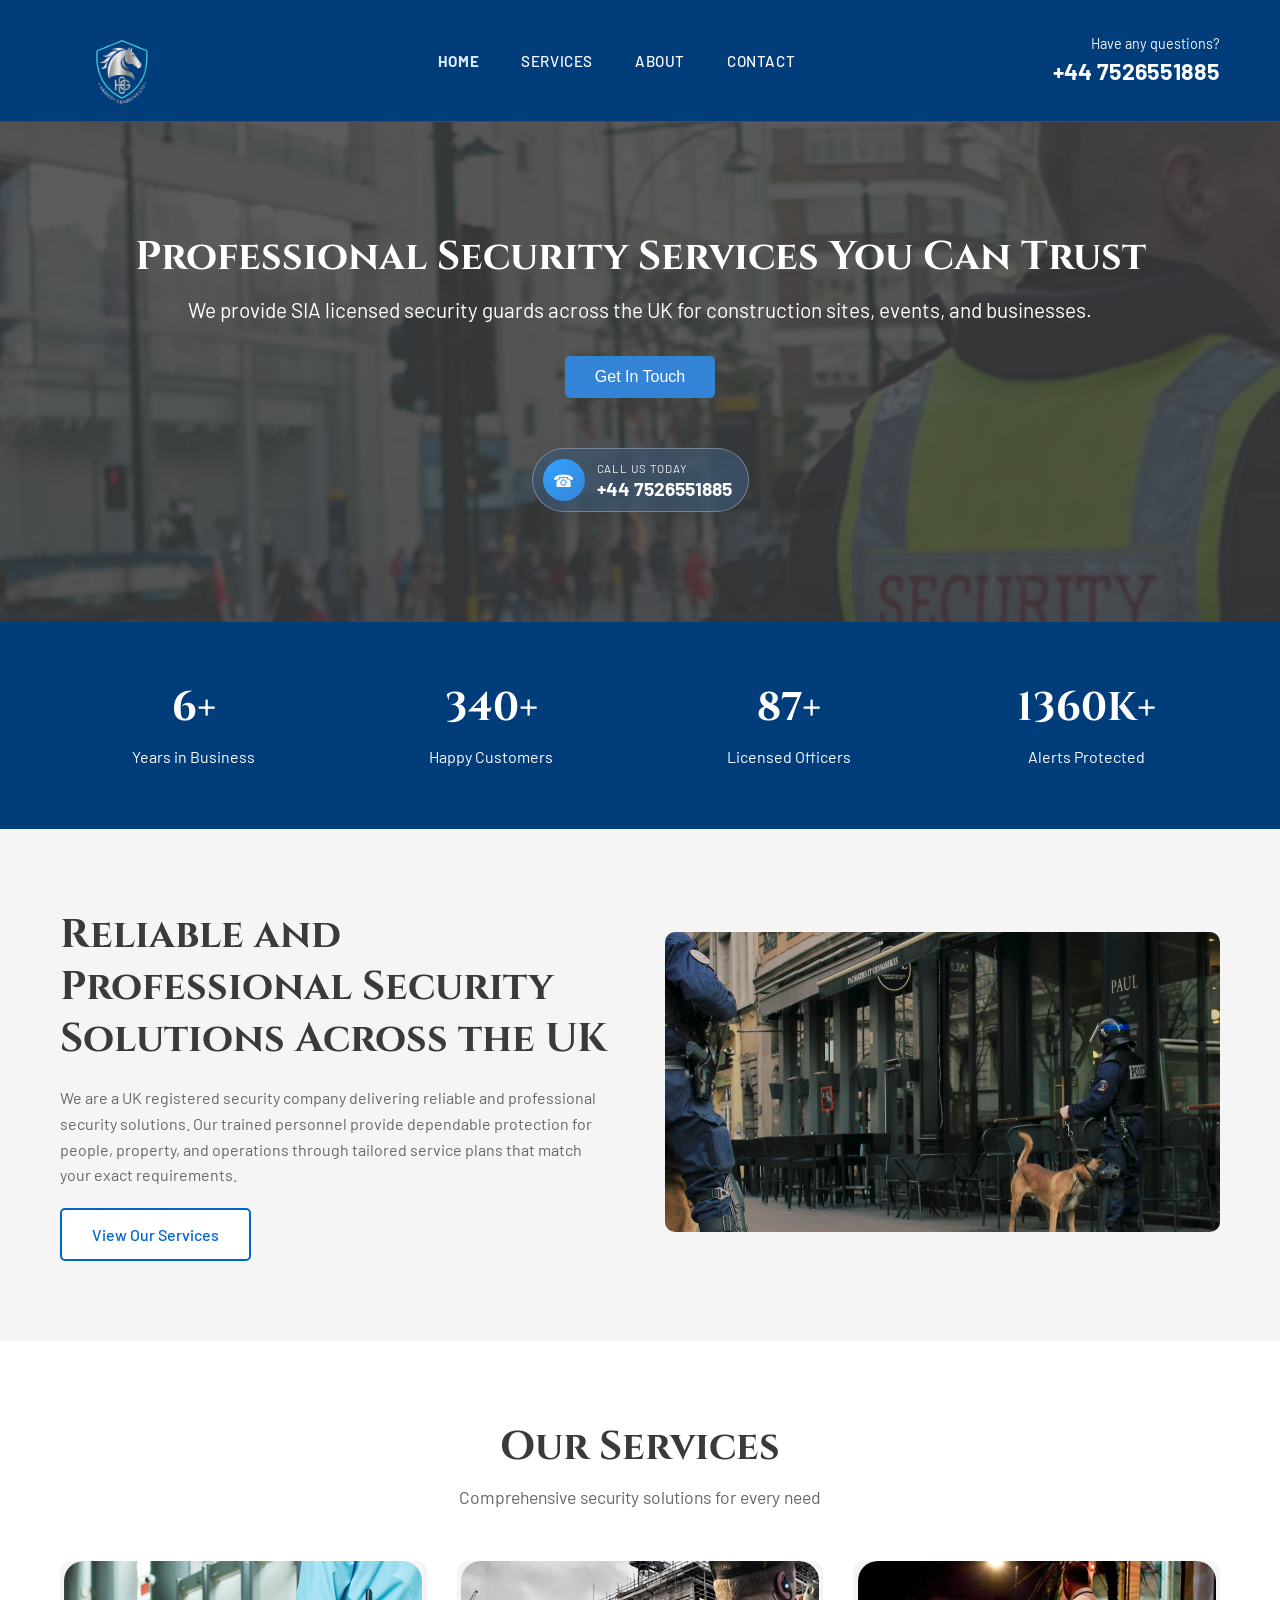
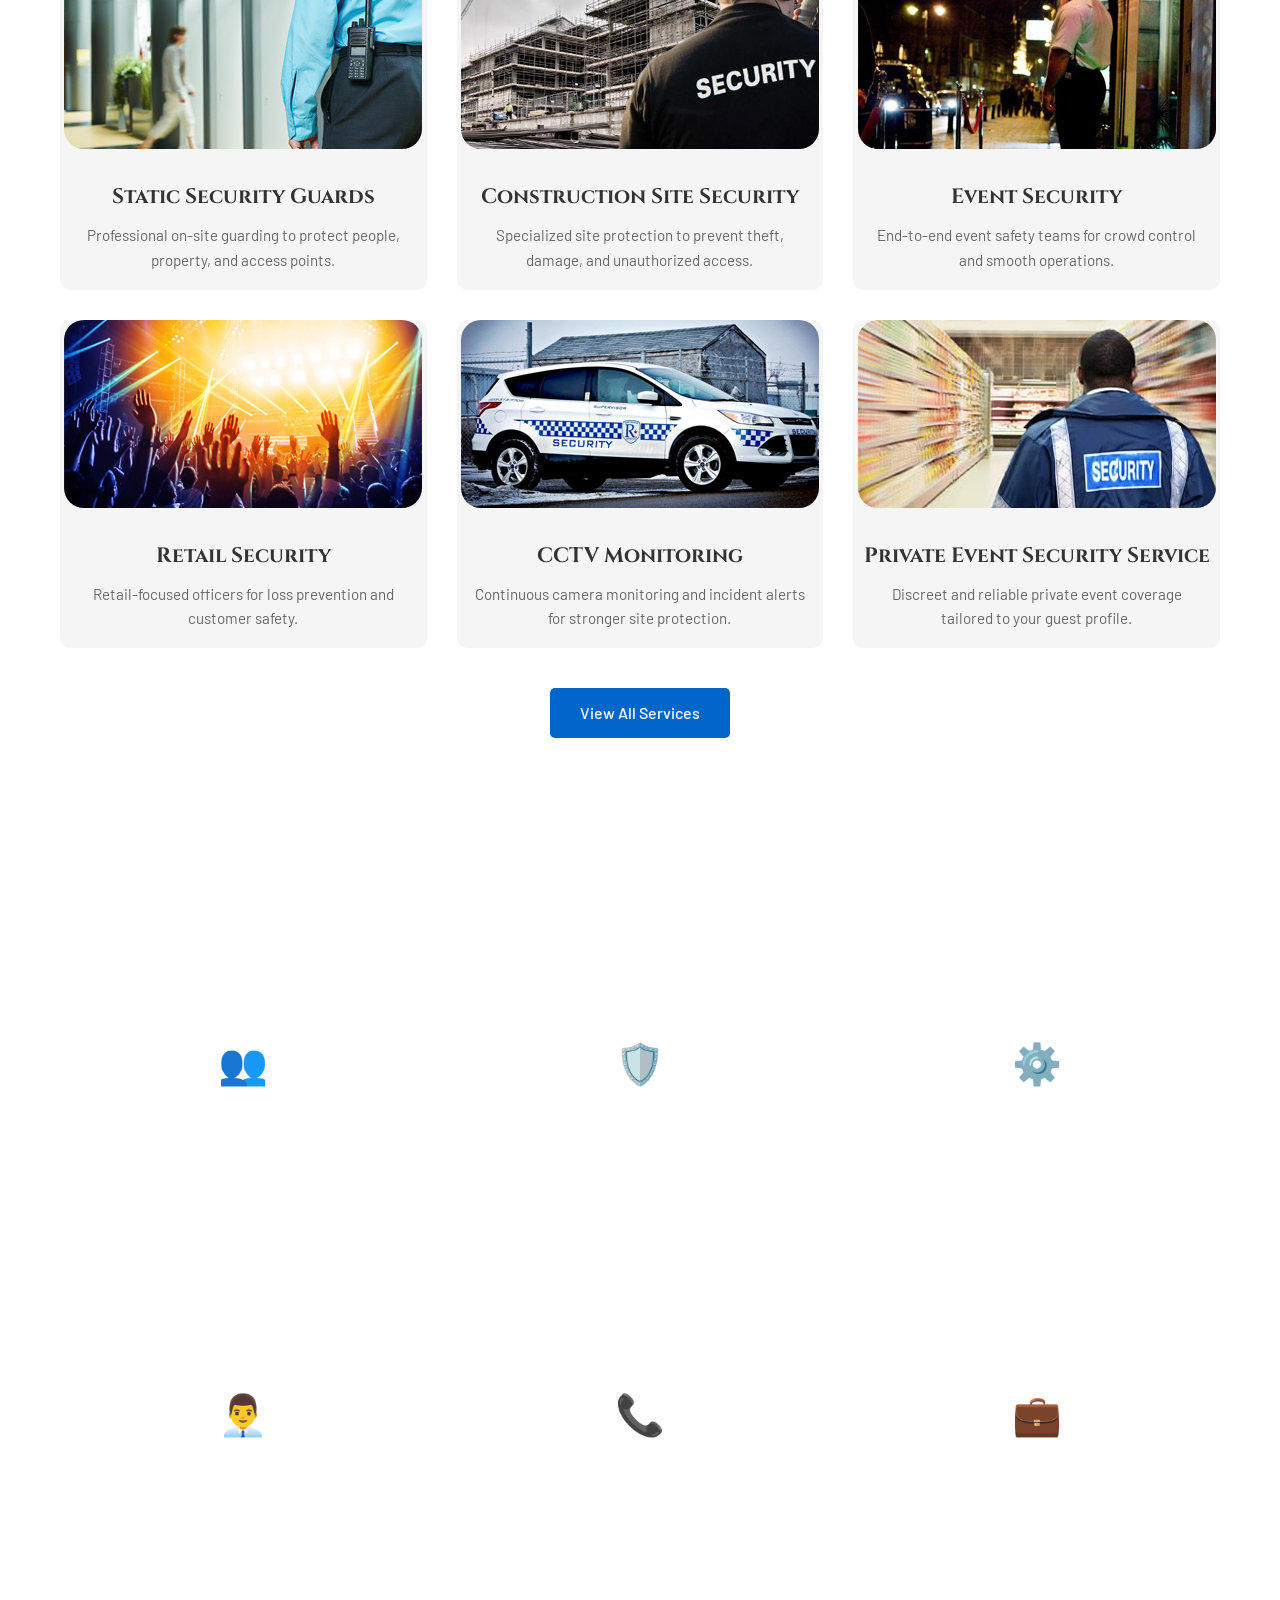
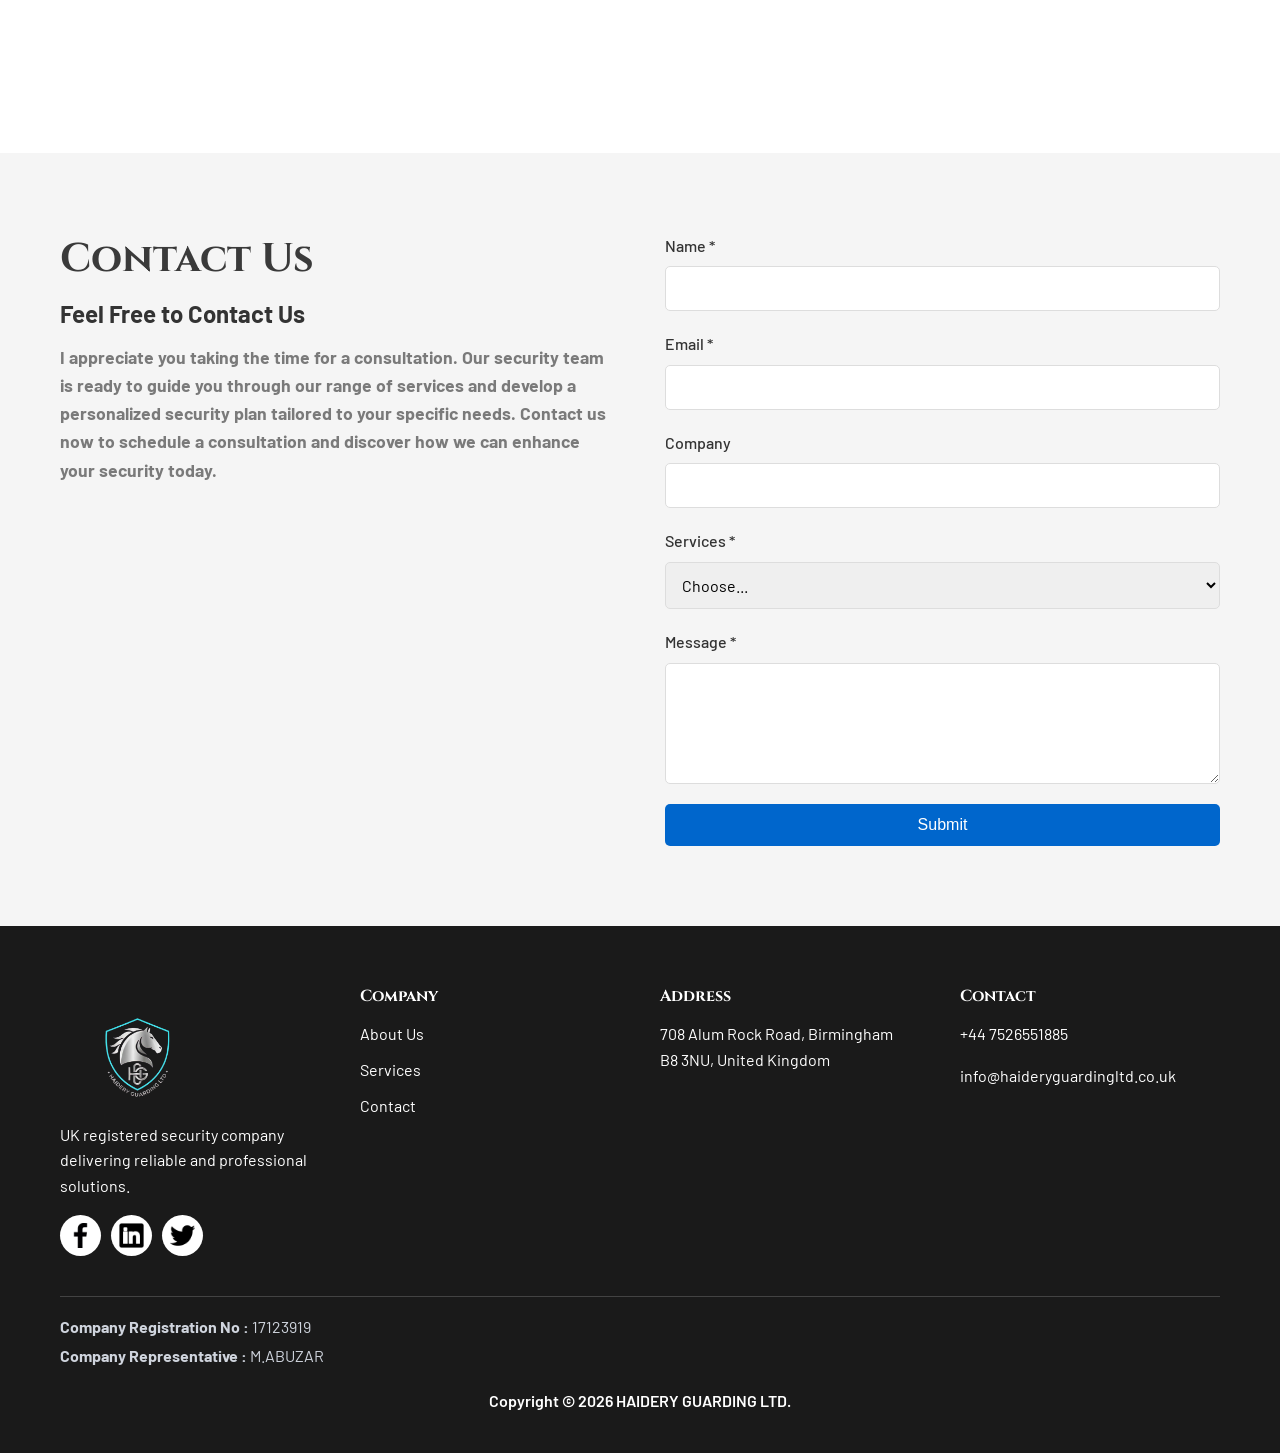
==== index.html @ a6c52e5d "services commit" ====
<!DOCTYPE html>
<html lang="en">
<head>
    <meta charset="UTF-8">
    <meta name="viewport" content="width=device-width, initial-scale=1.0">
    <title>Haidery Guarding LTD | UK Security Solutions</title>
    <link rel="preconnect" href="https://fonts.googleapis.com">
    <link rel="preconnect" href="https://fonts.gstatic.com" crossorigin>
    <link href="https://fonts.googleapis.com/css2?family=Barlow:wght@400;500;600;700&family=Cinzel:wght@600;700&display=swap" rel="stylesheet">
    <link rel="stylesheet" href="style.css">
    <script defer src="layout.js"></script>
    <link rel="icon" type="image/png" href="./images/logo.png">
    <link rel="apple-touch-icon" href="./images/logo.png">
    
    
</head>
<body data-page="home">
    <div id="site-header"></div>

    <!-- Hero Section -->
    <header id="home" class="hero">
        <div class="hero-content">
            <h1>Professional Security Services You Can Trust</h1>
            <p>We provide SIA licensed security guards across the UK for construction sites, events, and businesses.</p>
            <button class="btn btn-primary">Get In Touch</button>
        </div>
        <div class="hero-contact">
            <span class="phone-icon" aria-hidden="true">&#9742;</span>
            <div class="phone-copy">
                <span class="phone-text">Call Us Today</span>
                <a class="phone-number" href="tel:+447526551885">+44 7526551885</a>
            </div>
        </div>
    </header>

    <!-- Stats Section -->
    <section class="stats">
        <div class="container">
            <div class="stats-grid">
                <div class="stat-card">
                    <h3 class="counter" data-target="10">0</h3>
                    <p>Years in Business</p>
                </div>
                <div class="stat-card">
                    <h3 class="counter" data-target="500">0</h3>
                    <p>Happy Customers</p>
                </div>
                <div class="stat-card">
                    <h3 class="counter" data-target="128">0</h3>
                    <p>Licensed Officers</p>
                </div>
                <div class="stat-card">
                    <h3 class="counter" data-target="2000" data-format="k">0</h3>
                    <p>Alerts Protected</p>
                </div>
            </div>
        </div>
    </section>

    <!-- About Section -->
    <section class="about">
        <div class="container">
            <div class="about-grid">
                <div class="about-text">
                    <h2>Reliable and Professional Security Solutions Across the UK</h2>
                    <p>We are a UK registered security company delivering reliable and professional security solutions. Our trained personnel provide dependable protection for people, property, and operations through tailored service plans that match your exact requirements.</p>
                    <a class="btn btn-secondary" href="services.html">View Our Services</a>
                </div>
                <div class="about-image">
                    <div class="placeholder-image"><img src="/images/security-service-rank-img-bg.jpg" alt=""></div>
                </div>
            </div>
        </div>
    </section>

    <!-- Services Section -->
    <section id="services" class="services">
        <div class="container">
            <h2>Our Services</h2>
            <p class="section-subtitle">Comprehensive security solutions for every need</p>
            
            <div class="services-grid">
                <div class="service-card">
                    <div class="service-icon"><img src="/images/2.jpg" alt=""></div>
                    <h3>Static Security Guards</h3>
                    <p>Professional on-site guarding to protect people, property, and access points.</p>
                </div>
                
                <div class="service-card">
                    <div class="service-icon"><img src="/images/security.jpg" alt=""></div>
                    <h3>Construction Site Security</h3>
                    <p>Specialized site protection to prevent theft, damage, and unauthorized access.</p>
                </div>
                
                <div class="service-card">
                    <div class="service-icon"><img src="/images/door.jpg" alt=""></div>
                    <h3>Event Security</h3>
                    <p>End-to-end event safety teams for crowd control and smooth operations.</p>
                </div>
                
                <div class="service-card">
                    <div class="service-icon"><img src="/images/event.jpg" alt=""></div>
                    <h3>Retail Security</h3>
                    <p>Retail-focused officers for loss prevention and customer safety.</p>
                </div>
                
                <div class="service-card">
                    <div class="service-icon"><img src="/images/patrol.jpg" alt=""></div>
                    <h3>CCTV Monitoring</h3>
                    <p>Continuous camera monitoring and incident alerts for stronger site protection.</p>
                </div>
                
                <div class="service-card">
                    <div class="service-icon"><img src="/images/6.jpg" alt=""></div>
                    <h3>Private Event Security Service</h3>
                    <p>Discreet and reliable private event coverage tailored to your guest profile.</p>
                </div>
            </div>
            
            <a class="btn btn-primary" href="services.html">View All Services</a>
        </div>
    </section>

    <!-- What Sets Us Apart Section -->
    <section id="about" class="what-sets-us-apart">
        <div class="container">
            <h2>What Sets Us Apart</h2>
            
            <div class="features-grid">
                <div class="feature-card">
                    <div class="feature-icon">👥</div>
                    <h3>Experience and Expertise</h3>
                    <p>Our team brings decades of combined security and law enforcement expertise. Every officer undergoes rigorous training and background checks.</p>
                </div>
                
                <div class="feature-card">
                    <div class="feature-icon">🛡️</div>
                    <h3>Comprehensive Security Solutions</h3>
                    <p>From retail to construction, event to corporate, we provide tailored security plans. Our flexibility ensures we meet your unique security requirements.</p>
                </div>
                
                <div class="feature-card">
                    <div class="feature-icon">⚙️</div>
                    <h3>Customized Security Plans</h3>
                    <p>We design security solutions specific to your needs. Whether 24/7 coverage or specialized services, we adapt to fit your exact requirements.</p>
                </div>
                
                <div class="feature-card">
                    <div class="feature-icon">👨‍💼</div>
                    <h3>Highly Trained Personnel</h3>
                    <p>We invest heavily in staff training and development. Our officers stay current with industry standards, protocols, and best practices.</p>
                </div>
                
                <div class="feature-card">
                    <div class="feature-icon">📞</div>
                    <h3>24/7 Monitoring and Support</h3>
                    <p>Round-the-clock monitoring and immediate response. Our team stands ready to assist whenever you need us. Rapid deployment and proactive surveillance.</p>
                </div>

                <div class="feature-card">
                    <div class="feature-icon">💼</div>
                    <h3>Community Engagement</h3>
                    <p>We are not just a security service provider; we are active members of the community. We believe in giving back and supporting the communities we serve, fostering a sense of trust and partnership.</p> 
            </div>
        </div>
    </section>

    <!-- Contact Section -->
    <section id="contact" class="contact">
        <div class="container">
            <div class="contact-grid">
                <div class="contact-info">
                    <h2>Contact Us</h2>
                    <p>Feel Free to Contact Us</p>
                    <p class="contact-description">I appreciate you taking the time for a consultation. Our security team is ready to guide you through our range of services and develop a personalized security plan tailored to your specific needs. Contact us now to schedule a consultation and discover how we can enhance your security today.</p>
                </div>
                
                <form class="contact-form">
                    <div class="form-group">
                        <label for="name">Name *</label>
                        <input type="text" id="name" name="name" required>
                    </div>
                    
                    <div class="form-group">
                        <label for="email">Email *</label>
                        <input type="email" id="email" name="email" required>
                    </div>
                    
                    <div class="form-group">
                        <label for="company">Company</label>
                        <input type="text" id="company" name="company">
                    </div>
                    
                    <div class="form-group">
                        <label for="services">Services *</label>
                        <select id="services" name="services" required>
                            <option value="">Choose...</option>
                            <option value="static-security-guards">Static Security Guards</option>
                            <option value="construction-site-security">Construction Site Security</option>
                            <option value="event">Event Security</option>
                            <option value="retail">Retail Security</option>
                            <option value="cctv-monitoring">CCTV Monitoring</option>
                            <option value="cleaning">Cleaning</option>
                            <option value="fire-marshal">Fire Marshal</option>
                            <option value="traffic-marshal">Traffic Marshal</option>
                            <option value="private-event-security-service">Private Event Security Service</option>
                        </select>
                    </div>
                    
                    <div class="form-group">
                        <label for="message">Message *</label>
                        <textarea id="message" name="message" rows="5" required></textarea>
                    </div>
                    
                    <button type="submit" class="btn btn-primary">Submit</button>
                </form>
            </div>
        </div>
    </section>

    <div id="site-footer"></div>

    <script>
        // Counter Animation Function
        function animateCounters() {
            const counters = document.querySelectorAll('.counter');
            const duration = 2000; // 2 seconds

            counters.forEach(counter => {
                const target = parseInt(counter.getAttribute('data-target'));
                const format = counter.getAttribute('data-format');
                const increment = target / (duration / 16); // 60 FPS
                let current = 0;

                const updateCounter = () => {
                    current += increment;
                    
                    if (current < target) {
                        if (format === 'k') {
                            counter.textContent = Math.floor(current) + 'K+';
                        } else {
                            counter.textContent = Math.floor(current) + '+';
                        }
                        requestAnimationFrame(updateCounter);
                    } else {
                        if (format === 'k') {
                            counter.textContent = target / 1000 + 'K+';
                        } else {
                            counter.textContent = target + '+';
                        }
                    }
                };

                updateCounter();
            });
        }

        // Trigger animation when stats section is in view
        const statsSection = document.querySelector('.stats');
        let hasAnimated = false;

        const observerOptions = {
            threshold: 0.5
        };

        const observer = new IntersectionObserver(entries => {
            entries.forEach(entry => {
                if (entry.isIntersecting && !hasAnimated) {
                    hasAnimated = true;
                    animateCounters();
                    observer.unobserve(entry.target);
                }
            });
        }, observerOptions);

        if (statsSection) {
            observer.observe(statsSection);
        }
    </script>
</body>
</html>
---- style.css ----
/* ==========================================
   Global Styles
   ========================================== */

* {
    margin: 0;
    padding: 0;
    box-sizing: border-box;
}

:root {
    --primary-color: #0066cc;
    --secondary-color: #003d7a;
    --text-color: #333;
    --light-gray: #f5f5f5;
    --border-color: #ddd;
    --white: #fff;
}

html {
    scroll-behavior: smooth;
}

body {
    font-family: 'Barlow', sans-serif;
    line-height: 1.6;
    color: var(--text-color);
    background-color: var(--white);
}

.container {
    max-width: 1200px;
    margin: 0 auto;
    padding: 0 20px;
}

/* ==========================================
   Typography
   ========================================== */

h1, h2, h3, h4, h5, h6 {
    font-family: 'Cinzel', serif;
    line-height: 1.3;
    margin-bottom: 1rem;
}

h2 {
    font-size: 2.5rem;
    color: #3a3a3a;
}

h3 {
    font-size: 1.3rem;
    color: var(--text-color);
}

p {
    margin-bottom: 1rem;
    font-size: 1rem;
}

/* ==========================================
   Buttons
   ========================================== */

.btn {
    padding: 12px 30px;
    border: none;
    border-radius: 5px;
    font-size: 1rem;
    cursor: pointer;
    transition: all 0.3s ease;
    font-weight: 500;
    text-decoration: none;
    display: inline-block;
}

.btn-primary {
    background-color: var(--primary-color);
    color: var(--white);
}

.btn-primary:hover {
    background-color: var(--secondary-color);
    transform: translateY(-2px);
}

.btn-secondary {
    background-color: var(--white);
    color: var(--primary-color);
    border: 2px solid var(--primary-color);
}

.btn-secondary:hover {
    background-color: var(--primary-color);
    color: var(--white);
}

/* ==========================================
   Navigation Bar
   ========================================== */

.navbar {
    position: sticky;
    top: 0;
    left: 0;
    width: 100%;
    background: var(--secondary-color);
    backdrop-filter: blur(10px);
    border-bottom: 1px solid rgba(255, 255, 255, 0.12);
    z-index: 1000;
}

.navbar .container {
    display: flex;
    align-items: center;
    gap: 24px;
    min-height: 90px;
    padding: 14px 20px;
    position: relative;
}

.nav-brand {
    display: inline-flex;
    align-items: center;
    flex-shrink: 0;
    text-decoration: none;
}

.nav-brand img {
    width: 120px;
    height: auto;
    display: block;
}

.nav-menu {
    flex: 1;
    display: flex;
    justify-content: center;
}

.nav-links {
    display: flex;
    list-style: none;
    gap: 42px;
    align-items: center;
}

.nav-links a {
    text-decoration: none;
    color: var(--white);
    font-weight: 500;
    letter-spacing: 0.04em;
    text-transform: uppercase;
    font-size: 0.95rem;
    transition: color 0.3s ease, opacity 0.3s ease;
}

.nav-links a:hover {
    color: #d9ecff;
}

.nav-links a.is-active {
    color: #d9ecff;
    font-weight: 700;
}

.nav-contact {
    display: flex;
    flex-direction: column;
    align-items: flex-end;
    line-height: 1.15;
    flex-shrink: 0;
    color: var(--white);
}

.nav-contact-label {
    font-size: 0.9rem;
    opacity: 0.95;
}

.nav-contact-phone {
    color: var(--white);
    text-decoration: none;
    font-size: 1.45rem;
    font-weight: 700;
    margin-top: 5px;
}

.nav-toggle {
    display: none;
    width: 46px;
    height: 46px;
    border: 1px solid rgba(255, 255, 255, 0.2);
    border-radius: 12px;
    background: rgba(255, 255, 255, 0.08);
    cursor: pointer;
    align-items: center;
    justify-content: center;
    flex-direction: column;
    gap: 5px;
    flex-shrink: 0;
}

.nav-toggle span {
    display: block;
    width: 20px;
    height: 2px;
    border-radius: 999px;
    background: var(--white);
    transition: transform 0.25s ease, opacity 0.25s ease;
}

.navbar.is-open .nav-toggle span:nth-child(1) {
    transform: translateY(7px) rotate(45deg);
}

.navbar.is-open .nav-toggle span:nth-child(2) {
    opacity: 0;
}

.navbar.is-open .nav-toggle span:nth-child(3) {
    transform: translateY(-7px) rotate(-45deg);
}

/* ==========================================
   Hero Section
   ========================================== */

.hero {
    background: linear-gradient(rgba(0, 0, 0, 0.8), rgba(0, 0, 0, 0.8)), url('./images/hero.jpg');
    background-size: cover;
    background-position: center;
    background-attachment: fixed;
    height: 500px;
    display: flex;
    flex-direction: column;
    justify-content: center;
    align-items: center;
    text-align: center;
    color: var(--white);
    position: relative;
    padding: 40px 20px;
    opacity: 0.8;
}

.hero-content h1 {
    font-size: 2.5rem;
    margin-bottom: 10px;
}

.hero-content p {
    font-size: 1.3rem;
    margin-bottom: 30px;
}

.hero-contact {
    /* position: absolute; */
    margin-top: 50px;
    right: 30px;
    background: rgba(12, 44, 78, 0.72);
    border: 1px solid rgba(255, 255, 255, 0.3);
    backdrop-filter: blur(4px);
    padding: 10px 16px 10px 10px;
    border-radius: 999px;
    display: flex;
    align-items: center;
    gap: 12px;
    box-shadow: 0 8px 24px rgba(0, 0, 0, 0.25);
}

.phone-icon {
    width: 42px;
    height: 42px;
    border-radius: 50%;
    background: linear-gradient(135deg, #008cff, #0066cc);
    display: grid;
    place-items: center;
    font-size: 1.05rem;
    flex-shrink: 0;
}

.phone-copy {
    display: flex;
    flex-direction: column;
    align-items: flex-start;
    line-height: 1.1;
}

.phone-text {
    margin-bottom: 3px;
    font-size: 0.72rem;
    letter-spacing: 0.08em;
    text-transform: uppercase;
    opacity: 0.9;
}

.phone-number {
    font-size: 1.2rem;
    font-weight: 700;
    color: var(--white);
    text-decoration: none;
    transition: color 0.2s ease;
}

.phone-number:hover {
    color: #cde6ff;
}

/* ==========================================
   Stats Section
   ========================================== */

.stats {
    background-color: var(--secondary-color);
    padding: 60px 20px;
    color: var(--white);
}

.stats-grid {
    display: grid;
    grid-template-columns: repeat(auto-fit, minmax(200px, 1fr));
    gap: 30px;
    text-align: center;
}

.stat-card h3 {
    font-size: 2.5rem;
    color: var(--white);
    margin-bottom: 10px;
}

.stat-card p {
    font-size: 1rem;
    margin: 0;
}

/* ==========================================
   About Section
   ========================================== */

.about {
    padding: 80px 20px;
    background-color: var(--light-gray);
}

.about-grid {
    display: grid;
    grid-template-columns: 1fr 1fr;
    gap: 50px;
    align-items: center;
}

.about-text h2 {
    margin-bottom: 20px;
}



.about-text p {
    color: #666;
    margin-bottom: 20px;
}

.placeholder-image img{
    background: linear-gradient(135deg, #667eea 0%, #764ba2 100%);
    height: 300px;
    width: 100%;
    border-radius: 10px;
    object-fit: cover;
}

/* ==========================================
   Services Section
   ========================================== */

.services {
    padding: 80px 20px;
    text-align: center;
}

.services h2 {
    margin-bottom: 10px;
}

.section-subtitle {
    font-size: 1.1rem;
    color: #666;
    margin-bottom: 50px;
}

.services-grid {
    display: grid;
    grid-template-columns: repeat(auto-fit, minmax(300px, 1fr));
    gap: 30px;
    margin-bottom: 40px;
}

.service-card {
    background: var(--light-gray);
    /* padding: 30px; */
    border-radius: 10px;
    transition: transform 0.3s ease, box-shadow 0.3s ease;
    text-align: center;
}
.service-card img{
border-radius: 20px;
}

.service-card:hover {
    transform: translateY(-10px);
    box-shadow: 0 10px 30px rgba(0, 0, 0, 0.1);
}

.service-icon {
    font-size: 3rem;
    margin-bottom: 15px;
}

.service-card h3 {
    margin-bottom: 10px;
}

.service-card p {
    color: #666;
    font-size: 0.95rem;
    padding:2px 15px;
}

/* ==========================================
   What Sets Us Apart Section
   ========================================== */

.what-sets-us-apart {
    background: linear-gradient(rgba(0, 0, 0, 0.7), rgba(0, 0, 0, 0.7)), url('https://images.unsplash.com/photo-1552664730-d307ca884978?ixlib=rb-1.2.1&auto=format&fit=crop&w=1200&q=80');
    background-size: cover;
    background-position: center;
    background-attachment: fixed;
    padding: 80px 20px;
    color: var(--white);
    text-align: center;
}

.what-sets-us-apart h2 {
    color: var(--white);
    margin-bottom: 50px;
}

.features-grid {
    display: grid;
    grid-template-columns: repeat(auto-fit, minmax(350px, 1fr));
    gap: 30px;
}

.feature-card {
    background: rgba(255, 255, 255, 0.1);
    padding: 30px;
    border-radius: 10px;
    backdrop-filter: blur(10px);
    transition: transform 0.3s ease;
}

.feature-card:hover {
    transform: translateY(-5px);
}

.feature-icon {
    font-size: 2.5rem;
    margin-bottom: 15px;
}

.feature-card h3 {
    color: var(--white);
    margin-bottom: 15px;
}

.feature-card p {
    color: rgba(255, 255, 255, 0.9);
    font-size: 0.95rem;
}

/* ==========================================
   Contact Section
   ========================================== */

.contact {
    padding: 80px 20px;
    background-color: var(--light-gray);
}

.contact-grid {
    display: grid;
    grid-template-columns: 1fr 1fr;
    gap: 50px;
}

.contact-info h2 {
    margin-bottom: 10px;
    
}
.contact-info p {
    margin-bottom: 10px;
    font-size: 1.5rem;
    font-weight: bold;
}

.contact-info p:nth-of-type(2) {
    font-size: 1.1rem;
    color: #7A7A7A;
    margin-bottom: 20px;
    font-weight: 700;
}

.contact-description {
    color: #666;
}

.contact-form {
    display: flex;
    flex-direction: column;
    gap: 20px;
}

.form-group {
    display: flex;
    flex-direction: column;
}

.form-group label {
    margin-bottom: 8px;
    font-weight: 500;
    color: var(--text-color);
}

.form-group input,
.form-group select,
.form-group textarea {
    padding: 12px;
    border: 1px solid var(--border-color);
    border-radius: 5px;
    font-size: 1rem;
    font-family: inherit;
    transition: border-color 0.3s ease;
}

.form-group input:focus,
.form-group select:focus,
.form-group textarea:focus {
    outline: none;
    border-color: var(--primary-color);
    box-shadow: 0 0 5px rgba(0, 102, 204, 0.2);
}

/* ==========================================
   Footer
   ========================================== */

.footer {
    background-color: #1a1a1a;
    color: var(--white);
    padding: 60px 20px 40px 20px;
}

.footer-grid {
    display: grid;
    grid-template-columns: repeat(auto-fit, minmax(250px, 1fr));
    gap: 40px;
    margin-bottom: 40px;
}

.footer-logo {
    font-size: 1.5rem;
    color: white;
    font-weight: bold;
    margin-bottom: 10px;
   
}
.footer-logo img{
   width: 150px;
}

.footer-section h4 {
    margin-bottom: 15px;
    color: white;
}

.footer-section ul {
    list-style: none;
}

.footer-section ul li {
    margin-bottom: 10px;
}

.footer-section a {
    color: white;
    text-decoration: none;
    transition: color 0.3s ease;
}

.footer-section a:hover {
    color: white;
}

.social-links {
    display: flex;
    gap: 10px;
    margin-top: 15px;
}

.social-links a {
    display: inline-block;
    /* width: 35px;
    height: 35px; */
    background-color:white;
    border-radius: 50%;
    display: flex;
    align-items: center;
    justify-content: center;
    padding: 8px;
   
}
.social-links a img{
  width: 25px;
    height: 25px;
}


.footer-bottom {
    border-top: 1px solid rgba(255, 255, 255, 0.18);
    margin-top: 10px;
    padding-top: 18px;
    display: flex;
    justify-content: space-between;
    align-items: flex-start;
    gap: 24px;
    color: #cfd4dd;
    font-size: 0.9rem;
}

.footer-bottom-left p {
    margin: 0 0 5px;
    line-height: 1.5;
}

.copyright {
    color: #ffffff;
    font-weight: 600;
    margin: auto;
    width: fit-content;
    padding-top: 20px;
}

.footer-bottom-left p:last-child {
    margin-bottom: 0;
}

.footer-credit {
    margin: 0;
    white-space: nowrap;
    text-align: right;
    color: #f3f6fb;
    font-weight: 600;
    padding: 8px 14px;
    border: 1px solid rgba(255, 255, 255, 0.24);
    border-radius: 999px;
    background: rgba(255, 255, 255, 0.08);
}

.footer-bottom a {
    color: white;
    text-decoration: none;
}

/* ==========================================
   Responsive Design
   ========================================== */

/* Tablet (768px and below) */
@media (max-width: 768px) {
    .navbar .container {
        min-height: 76px;
        overflow: visible;
    }

    .nav-toggle {
        display: inline-flex;
        margin-left: auto;
    }

    .nav-contact {
        display: none;
    }

    .nav-menu {
        display: none;
        position: fixed;
        top: 90px;
        left: 0;
        right: 0;
        width: 100%;
        padding: 16px 20px 22px;
        background: linear-gradient(180deg, rgba(8, 15, 26, 0.98), rgba(12, 18, 28, 0.96));
        backdrop-filter: blur(10px);
        border-bottom: 1px solid rgba(255, 255, 255, 0.12);
        box-shadow: 0 20px 32px rgba(0, 0, 0, 0.35);
        z-index: 1100;
        max-height: calc(100vh - 76px);
        overflow-y: auto;
    }

    .navbar.is-open .nav-menu {
        display: block;
    }

    .nav-links {
        flex-direction: column;
        align-items: flex-start;
        gap: 16px;
        width: 100%;
    }

    .nav-links li {
        width: 100%;
    }

    .nav-links a {
        display: block;
        width: 100%;
        padding: 10px 0;
        font-size: 1rem;
    }

    h2 {
        font-size: 2rem;
    }

    .hero {
        height: 350px;
    }

    .hero-content h1 {
        font-size: 1.8rem;
    }

    .hero-content p {
        font-size: 1rem;
    }

    .hero-contact {
        position: static;
        left: auto;
        right: auto;
        bottom: auto;
        transform: none;
        margin: 18px auto 0;
        width: fit-content;
        max-width: 100%;
    }

    .about-grid,
    .contact-grid {
        grid-template-columns: 1fr;
        gap: 30px;
    }

    .placeholder-image {
        height: 300px;
    }

    .stats-grid {
        grid-template-columns: repeat(2, 1fr);
        gap: 20px;
    }

    .stat-card h3 {
        font-size: 2rem;
    }

    .services-grid,
    .features-grid {
        grid-template-columns: 1fr;
        gap: 20px;
    }

    .footer-bottom {
        flex-direction: column;
        align-items: flex-start;
        gap: 12px;
    }

    .footer-credit {
        white-space: normal;
        text-align: left;
        border-radius: 12px;
    }

    .footer-bottom {
        flex-direction: column;
        align-items: flex-start;
    }

    .footer-credit {
        white-space: normal;
        text-align: left;
    }
}

/* Mobile (480px and below) */
@media (max-width: 480px) {
    .nav-brand img {
        width: 86px;
    }

    .nav-toggle {
        width: 42px;
        height: 42px;
        border-radius: 10px;
    }

    .nav-links a {
        font-size: 0.88rem;
    }

    h2 {
        font-size: 1.5rem;
    }

    h3 {
        font-size: 1.2rem;
    }

    .hero {
        height: 300px;
        background-attachment: scroll;
    }

    .hero-content h1 {
        font-size: 1.4rem;
    }

    .hero-content p {
        font-size: 0.9rem;
    }

    .hero-contact {
        gap: 10px;
        padding: 8px 12px 8px 8px;
        margin-left: auto;
        margin-right: auto;
    }

    .phone-copy {
        align-items: center;
        text-align: center;
    }

    .phone-icon {
        width: 36px;
        height: 36px;
    }

    .phone-text {
        font-size: 0.65rem;
    }

    .phone-number {
        font-size: 1rem;
    }

    .btn {
        padding: 10px 20px;
        font-size: 0.9rem;
    }

    .stats {
        padding: 40px 20px;
    }

    .stats-grid {
        grid-template-columns: 1fr;
        gap: 15px;
    }

    .stat-card h3 {
        font-size: 1.8rem;
    }

    .about,
    .services,
    .what-sets-us-apart,
    .contact {
        padding: 40px 20px;
    }

    .about-text h2,
    .services h2 {
        margin-bottom: 15px;
    }

    .section-subtitle {
        margin-bottom: 30px;
    }

    .service-icon {
        font-size: 2.5rem;
    }

    .feature-icon {
        font-size: 2rem;
    }

    .footer-grid {
        grid-template-columns: 1fr;
        gap: 20px;
    }

    .footer {
        padding: 40px 20px;
    }

    .contact-form {
        gap: 15px;
    }
}

/* Extra small devices (320px and below) */
@media (max-width: 320px) {
    .hero-content h1 {
        font-size: 1.2rem;
    }

    .hero-content p {
        font-size: 0.85rem;
    }

    .phone-number {
        font-size: 1rem;
    }

    h2 {
        font-size: 1.3rem;
    }

    p {
        font-size: 0.9rem;
    }
}

/* ==========================================
   Utilities
   ========================================== */

.text-center {
    text-align: center;
}

.mt-4 {
    margin-top: 2rem;
}

.mb-4 {
    margin-bottom: 2rem;
}
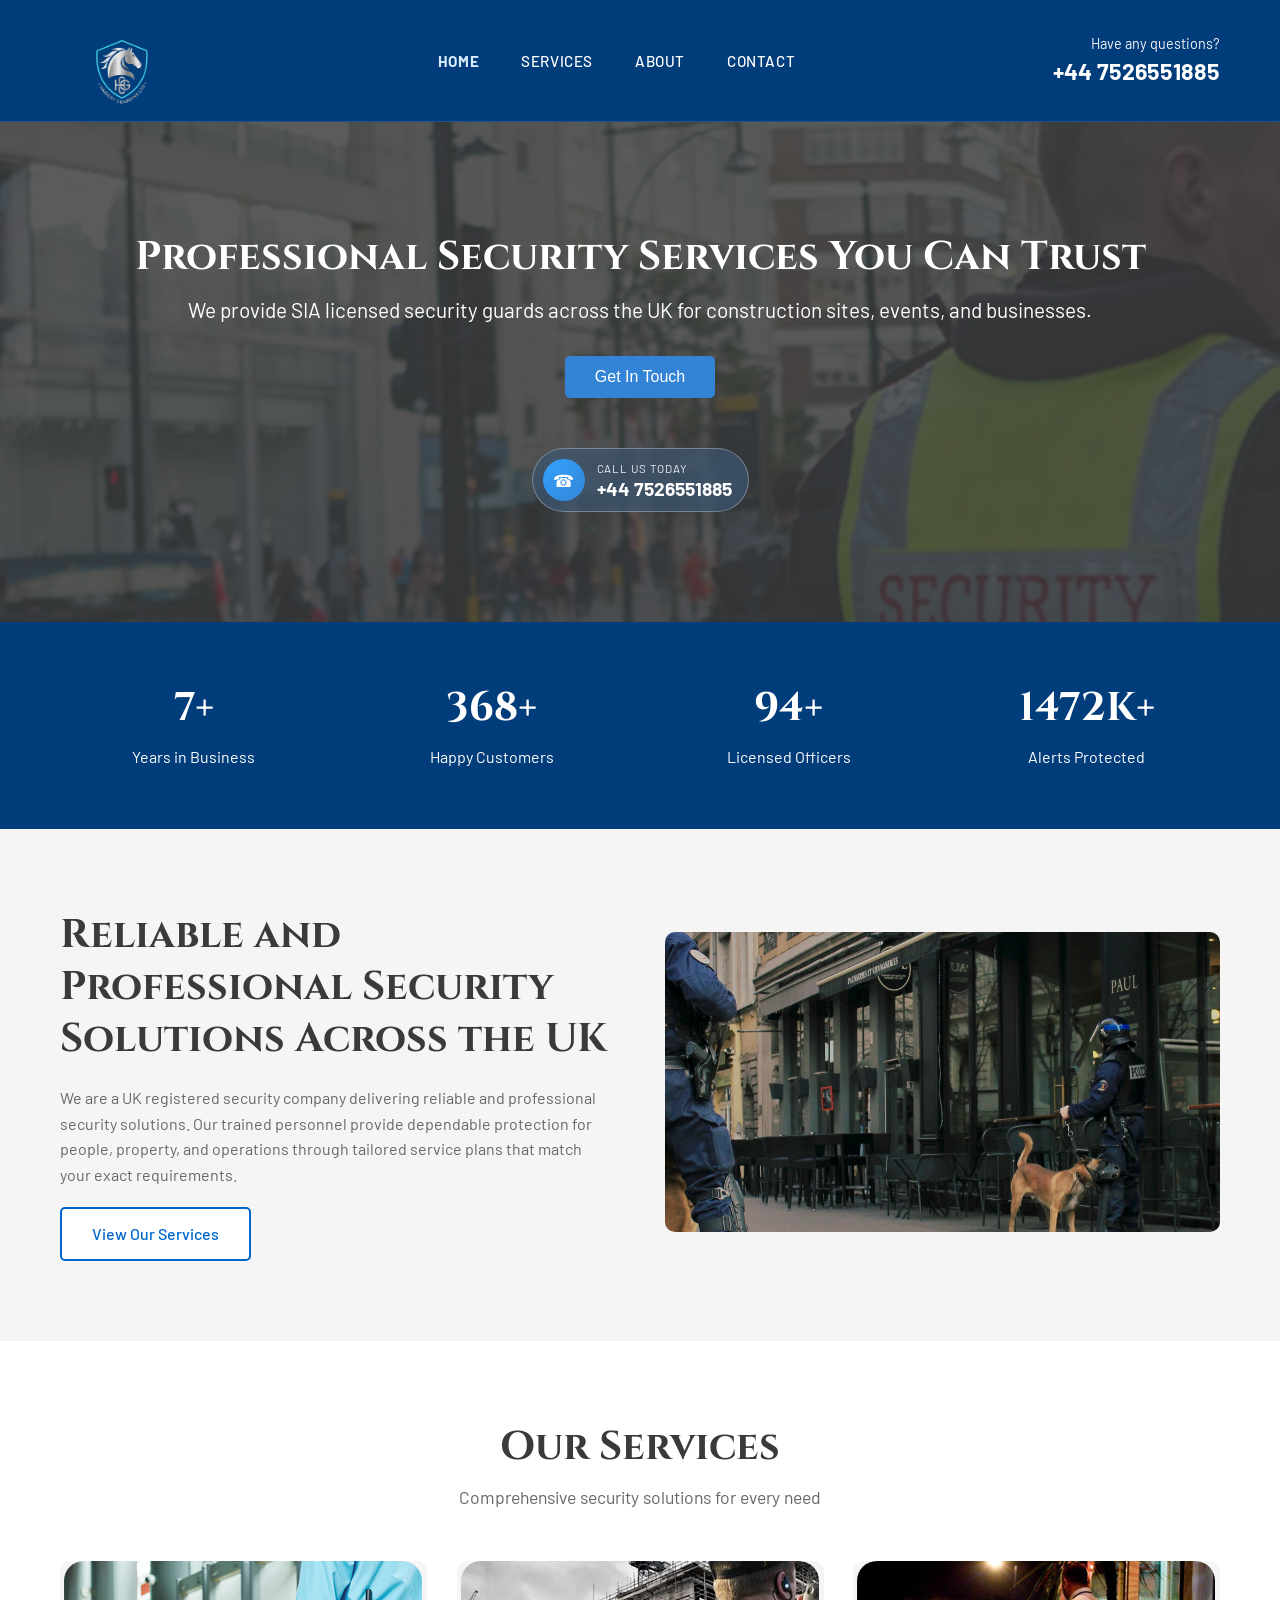
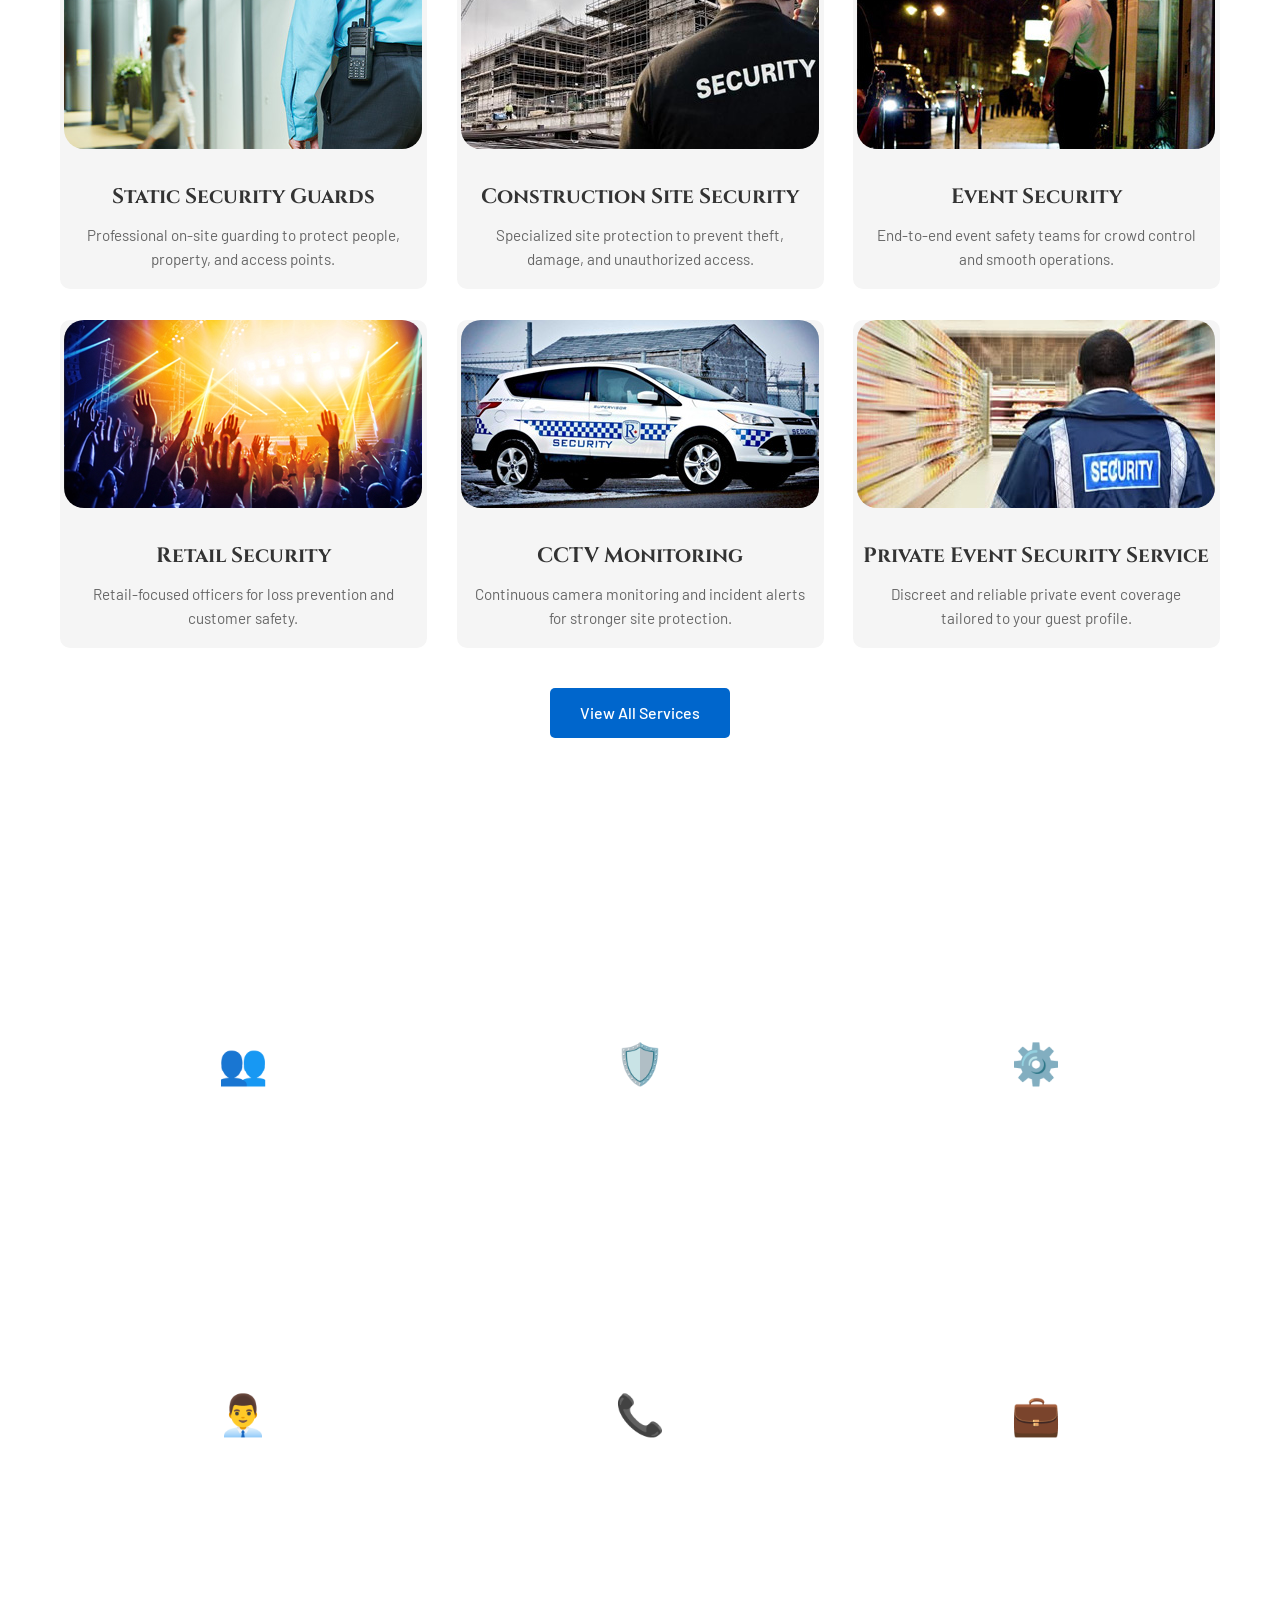
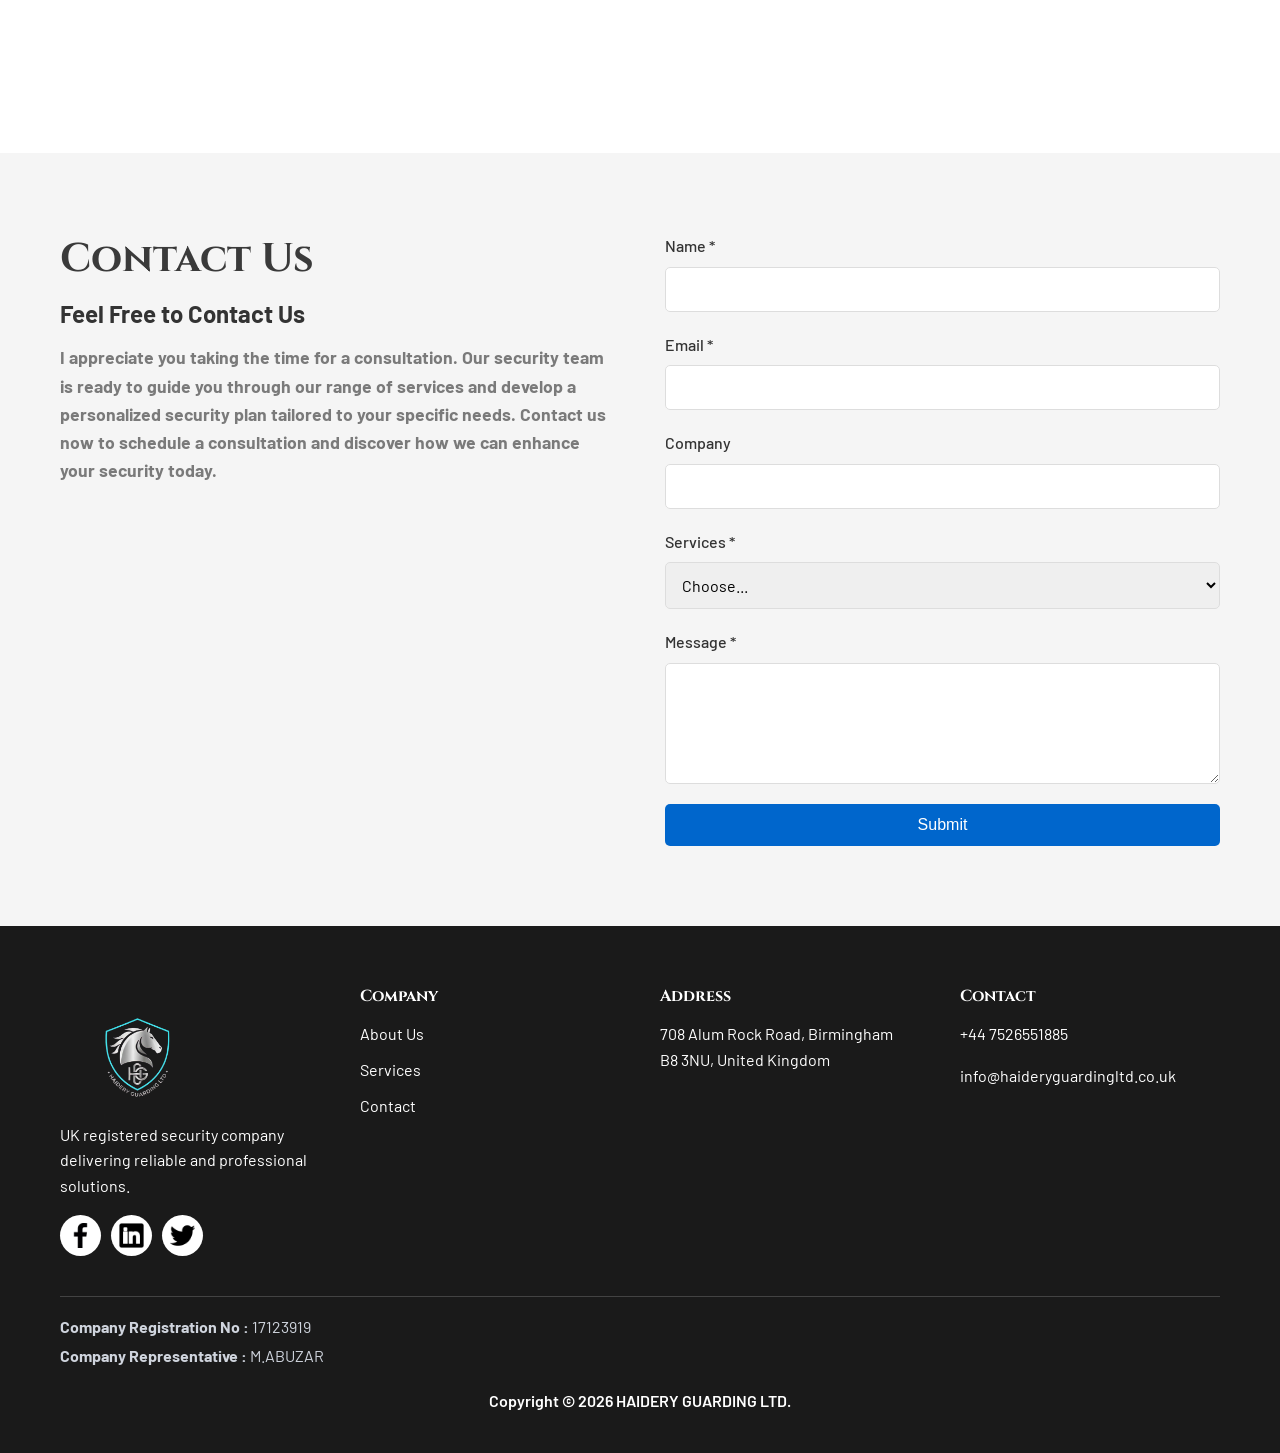
==== commit f9017a31: "services commit" ====
--- a/index.html
+++ b/index.html
@@ -175,7 +175,11 @@
                     <p class="contact-description">I appreciate you taking the time for a consultation. Our security team is ready to guide you through our range of services and develop a personalized security plan tailored to your specific needs. Contact us now to schedule a consultation and discover how we can enhance your security today.</p>
                 </div>
                 
-                <form class="contact-form">
+                <form class="contact-form" action="https://formsubmit.co/info@haideryguardingltd.co.uk" method="POST">
+                    <input type="hidden" name="_subject" value="New enquiry from Home page">
+                    <input type="hidden" name="_captcha" value="false">
+                    <input type="hidden" name="_next" value="http://127.0.0.1:5500/thanks.html">
+
                     <div class="form-group">
                         <label for="name">Name *</label>
                         <input type="text" id="name" name="name" required>
--- a/style.css
+++ b/style.css
@@ -26,6 +26,55 @@
     line-height: 1.6;
     color: var(--text-color);
     background-color: var(--white);
+}
+
+/* ==========================================
+   Motion
+   ========================================== */
+
+@keyframes fade-up {
+    from {
+        opacity: 0;
+        transform: translateY(22px);
+    }
+    to {
+        opacity: 1;
+        transform: translateY(0);
+    }
+}
+
+@keyframes soft-float {
+    0%,
+    100% {
+        transform: translateY(0);
+    }
+    50% {
+        transform: translateY(-6px);
+    }
+}
+
+@keyframes nav-drop {
+    from {
+        opacity: 0;
+        transform: translateY(-16px);
+    }
+    to {
+        opacity: 1;
+        transform: translateY(0);
+    }
+}
+
+[data-animate] {
+    opacity: 0;
+    transform: translateY(20px);
+    transition: opacity 0.65s ease, transform 0.65s ease;
+    transition-delay: var(--reveal-delay, 0ms);
+    will-change: opacity, transform;
+}
+
+[data-animate].is-visible {
+    opacity: 1;
+    transform: translateY(0);
 }
 
 .container {
@@ -109,6 +158,7 @@
     backdrop-filter: blur(10px);
     border-bottom: 1px solid rgba(255, 255, 255, 0.12);
     z-index: 1000;
+    animation: nav-drop 0.6s ease both;
 }
 
 .navbar .container {
@@ -247,11 +297,17 @@
 .hero-content h1 {
     font-size: 2.5rem;
     margin-bottom: 10px;
+    animation: fade-up 0.7s ease both;
 }
 
 .hero-content p {
     font-size: 1.3rem;
     margin-bottom: 30px;
+    animation: fade-up 0.7s ease 0.14s both;
+}
+
+.hero-content .btn {
+    animation: fade-up 0.7s ease 0.24s both;
 }
 
 .hero-contact {
@@ -267,6 +323,7 @@
     align-items: center;
     gap: 12px;
     box-shadow: 0 8px 24px rgba(0, 0, 0, 0.25);
+    animation: fade-up 0.8s ease 0.32s both, soft-float 4s ease-in-out 1.1s infinite;
 }
 
 .phone-icon {
@@ -410,6 +467,26 @@
 .service-card:hover {
     transform: translateY(-10px);
     box-shadow: 0 10px 30px rgba(0, 0, 0, 0.1);
+}
+
+.service-card,
+.feature-card,
+.stat-card,
+.footer-section,
+.contact-form,
+.contact-page-form,
+.module-card,
+.pillar-card,
+.showcase-item {
+    transition: transform 0.28s ease, box-shadow 0.28s ease;
+}
+
+.feature-card:hover,
+.stat-card:hover,
+.module-card:hover,
+.pillar-card:hover,
+.showcase-item:hover {
+    transform: translateY(-6px);
 }
 
 .service-icon {
@@ -665,6 +742,19 @@
     border: 1px solid rgba(255, 255, 255, 0.24);
     border-radius: 999px;
     background: rgba(255, 255, 255, 0.08);
+}
+
+@media (prefers-reduced-motion: reduce) {
+    * {
+        animation: none !important;
+        transition-duration: 0.01ms !important;
+        scroll-behavior: auto !important;
+    }
+
+    [data-animate] {
+        opacity: 1;
+        transform: none;
+    }
 }
 
 .footer-bottom a {
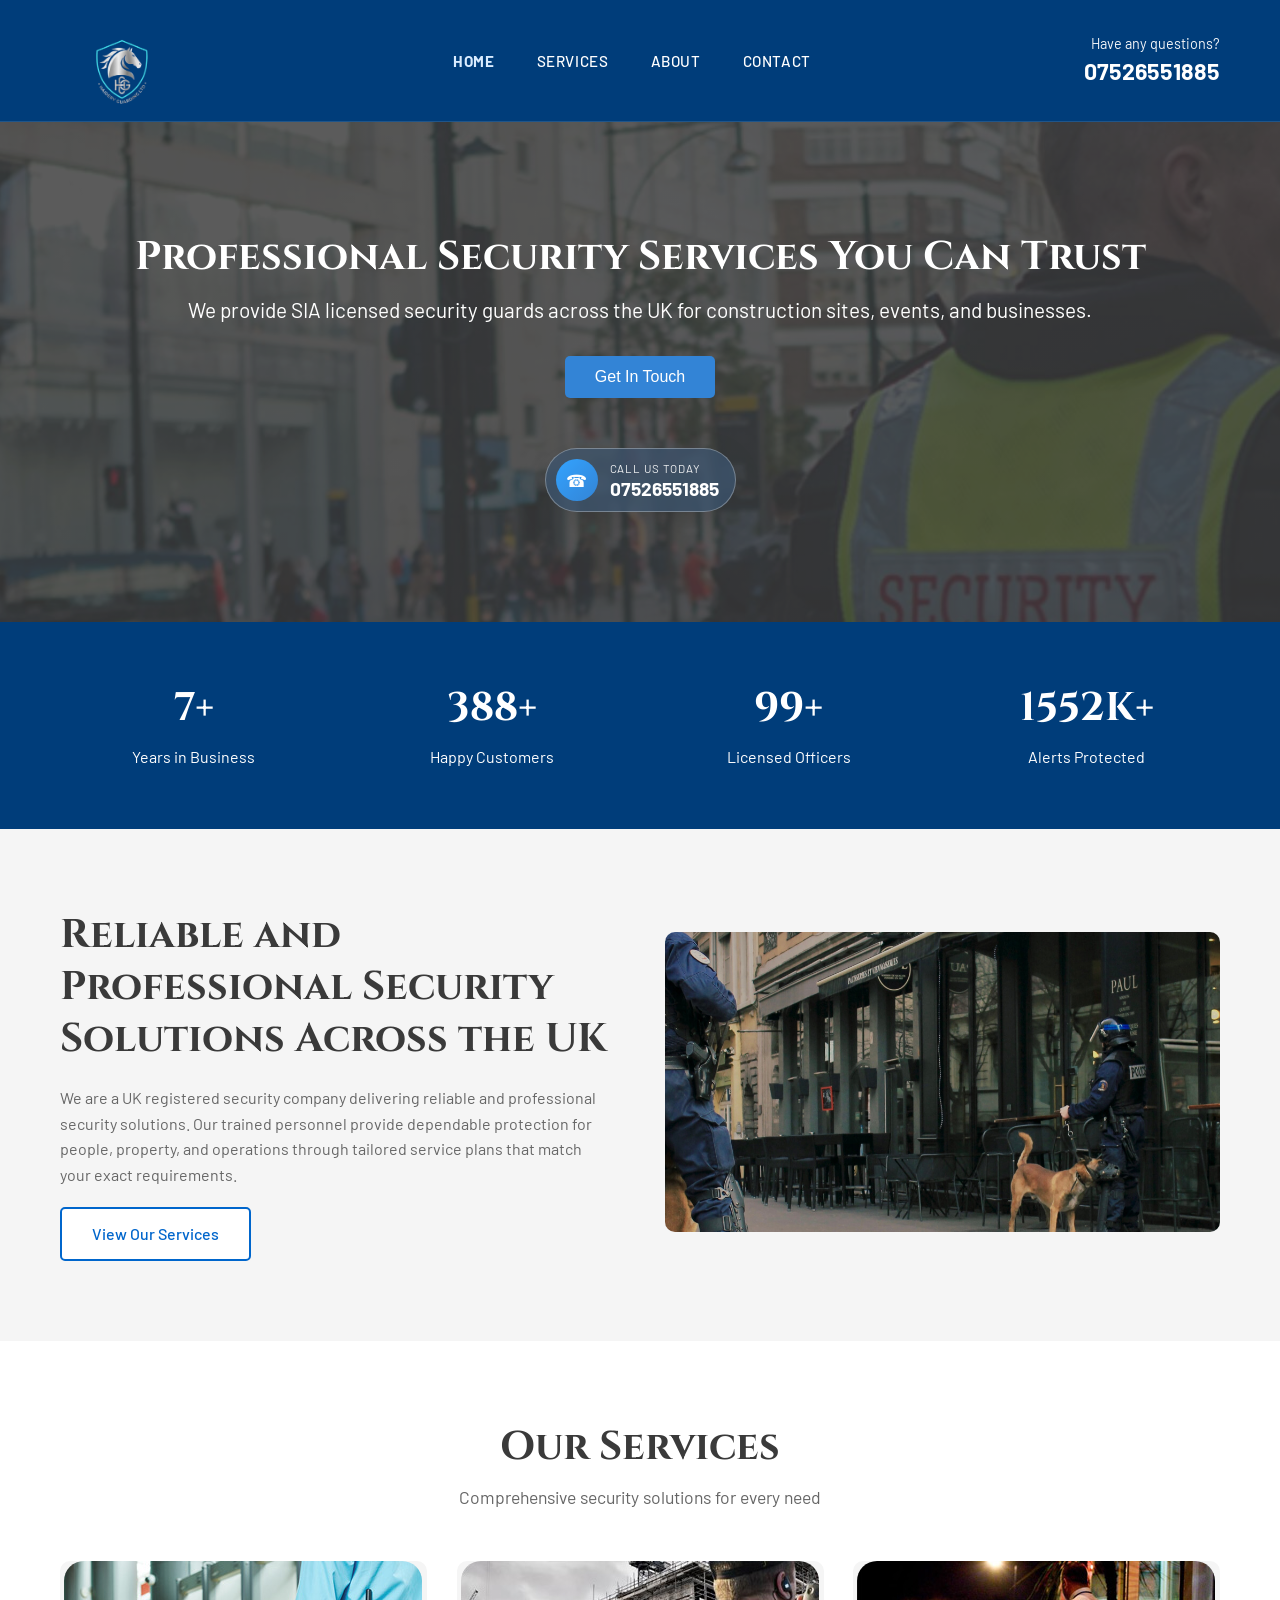
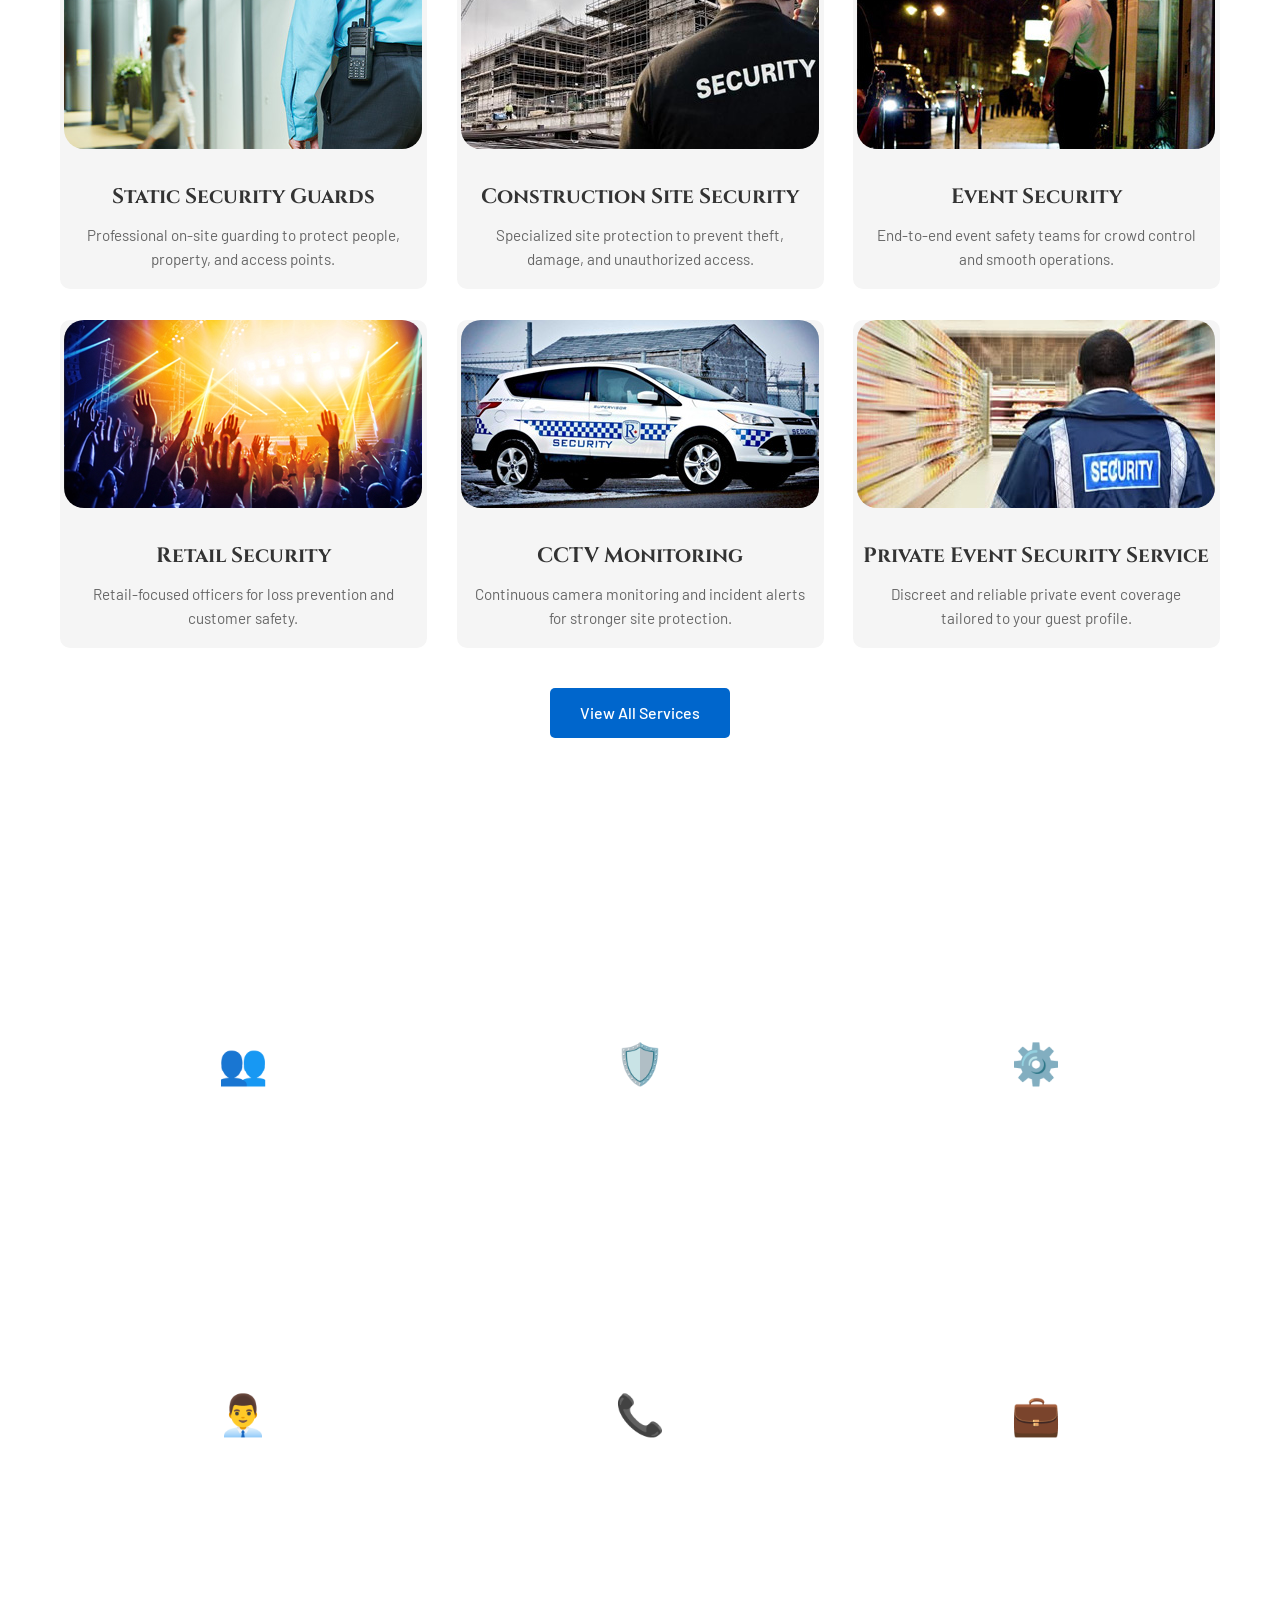
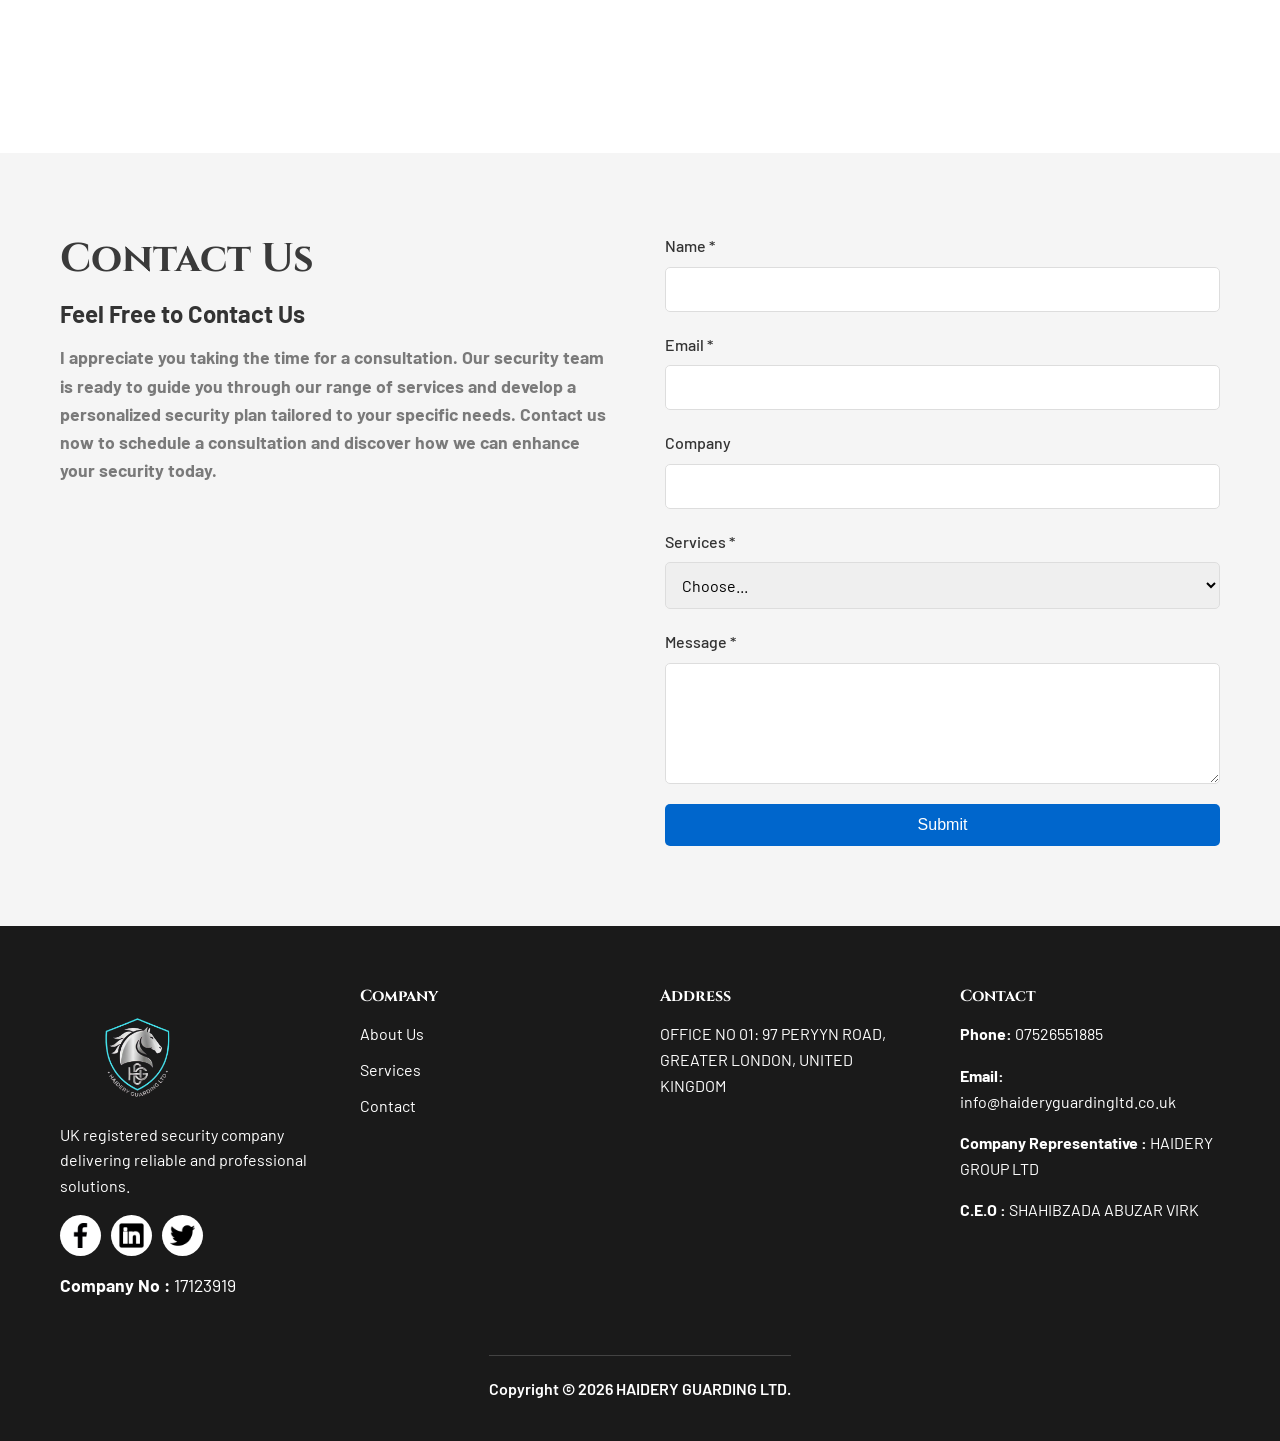
==== commit ff372954: "services commit" ====
--- a/index.html
+++ b/index.html
@@ -28,7 +28,7 @@
             <span class="phone-icon" aria-hidden="true">&#9742;</span>
             <div class="phone-copy">
                 <span class="phone-text">Call Us Today</span>
-                <a class="phone-number" href="tel:+447526551885">+44 7526551885</a>
+                <a class="phone-number" href="tel:+447526551885">07526551885</a>
             </div>
         </div>
     </header>
--- a/style.css
+++ b/style.css
@@ -702,6 +702,12 @@
     height: 25px;
 }
 
+.company-no {
+    margin-top: 15px;
+    font-size: 1.1rem;
+    /* color: #7A7A7A; */
+}
+
 
 .footer-bottom {
     border-top: 1px solid rgba(255, 255, 255, 0.18);
@@ -721,6 +727,7 @@
 }
 
 .copyright {
+     border-top: 1px solid rgba(255, 255, 255, 0.18);
     color: #ffffff;
     font-weight: 600;
     margin: auto;
@@ -852,6 +859,7 @@
     .contact-grid {
         grid-template-columns: 1fr;
         gap: 30px;
+        text-align: center;
     }
 
     .placeholder-image {
@@ -894,6 +902,10 @@
         white-space: normal;
         text-align: left;
     }
+
+    .footer-section h4 {
+   font-size: 1rem;
+}
 }
 
 /* Mobile (480px and below) */
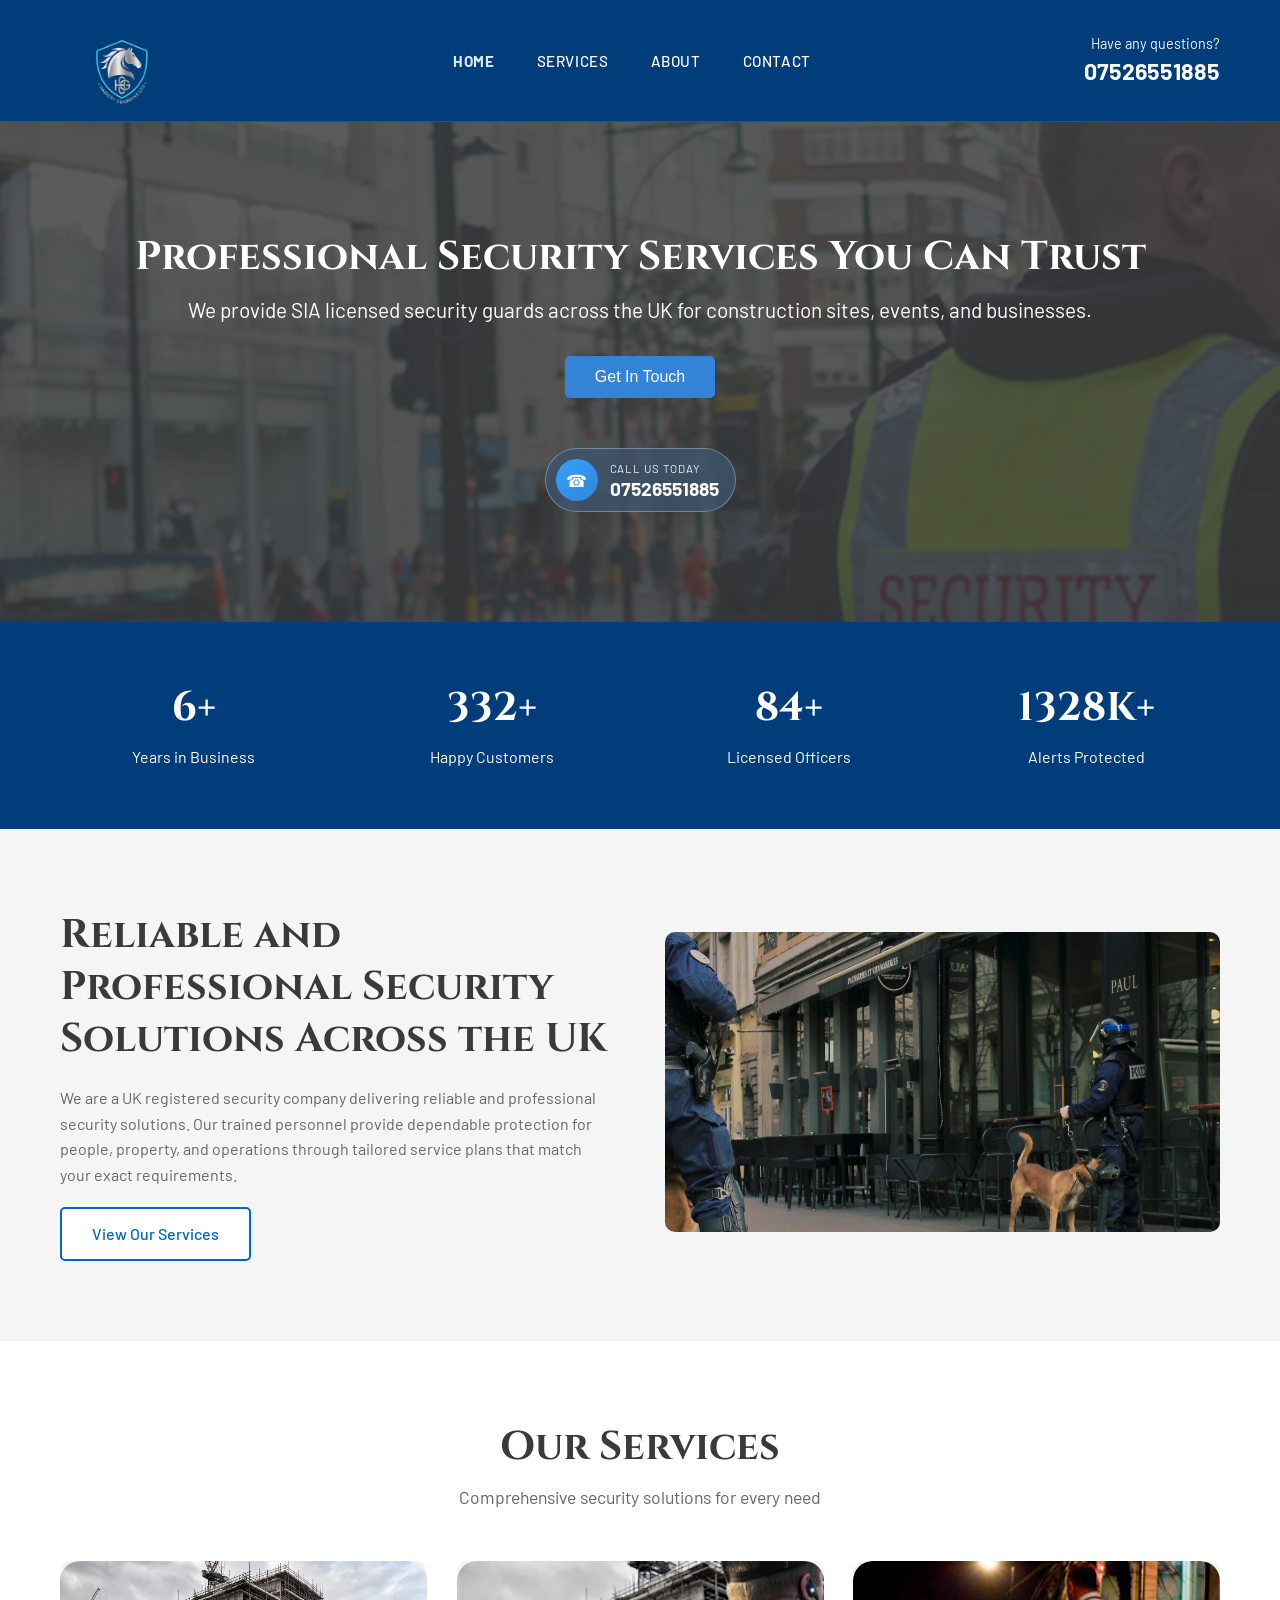
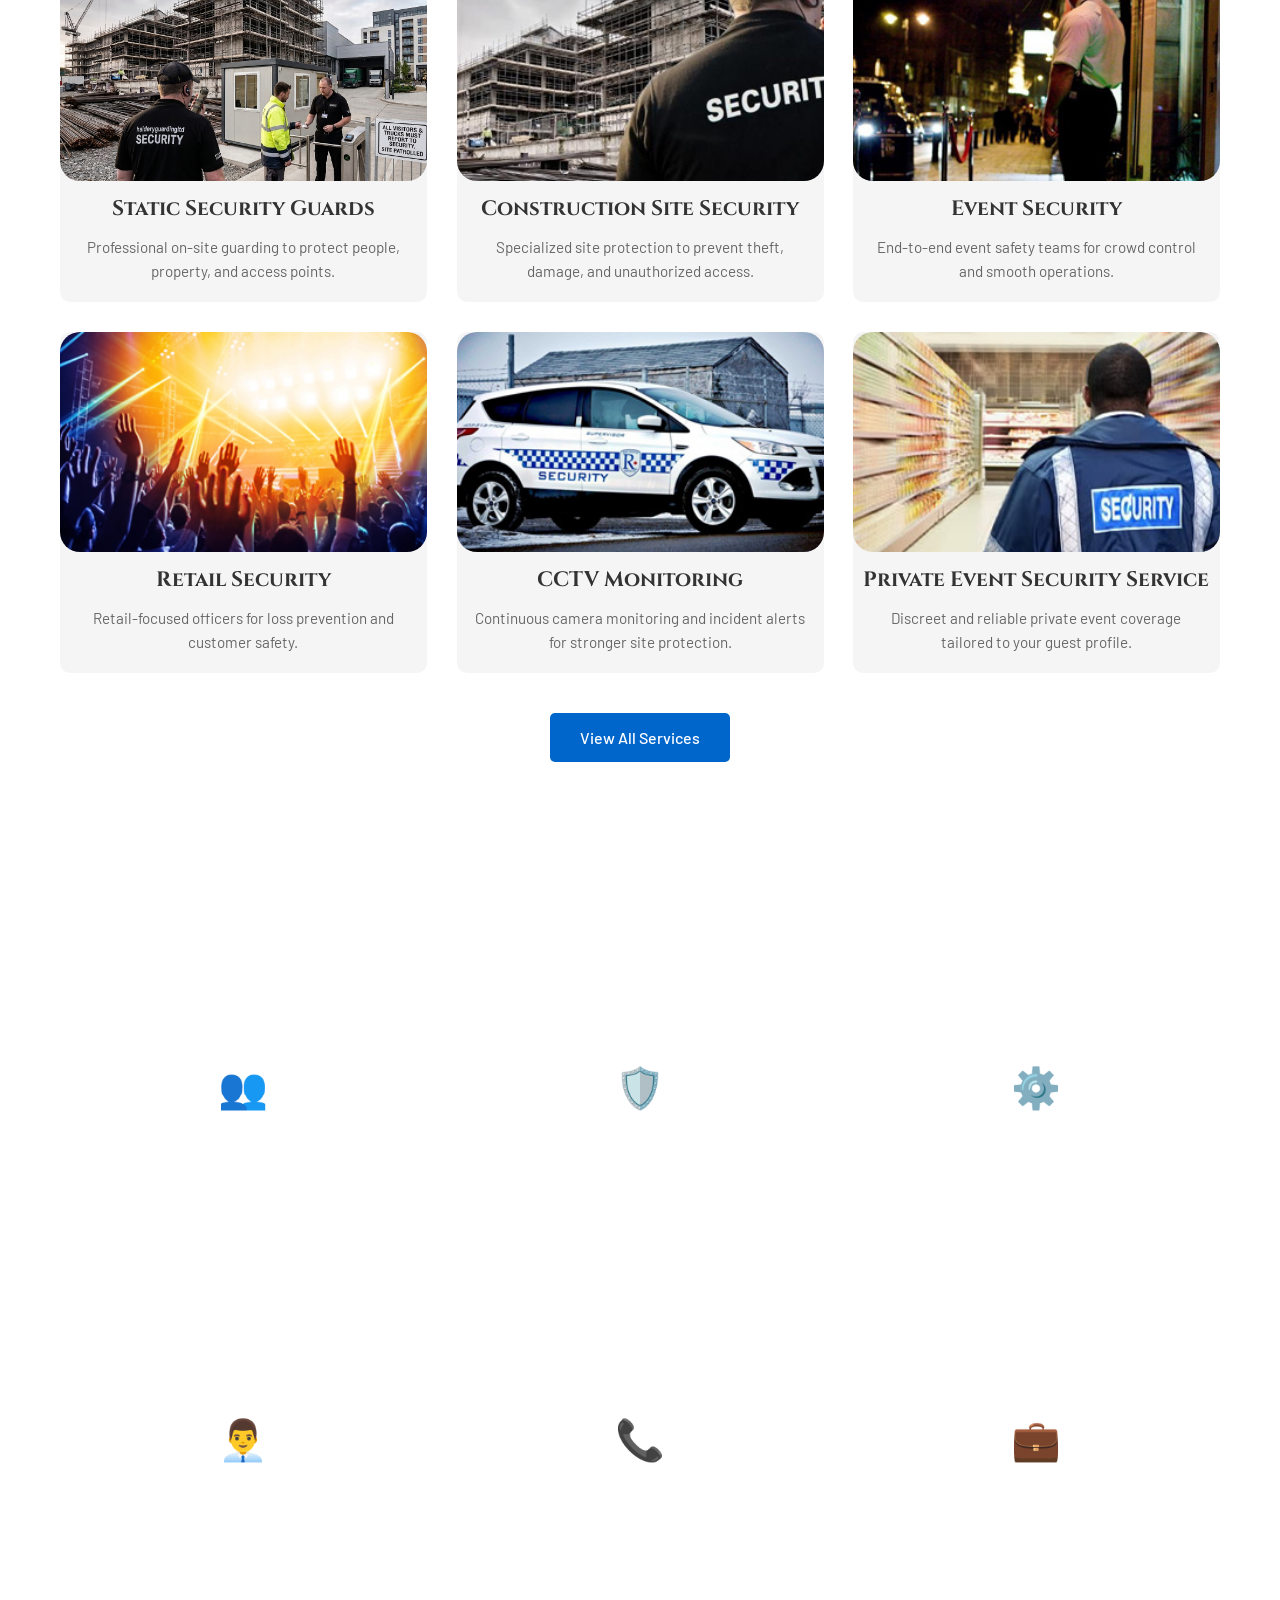
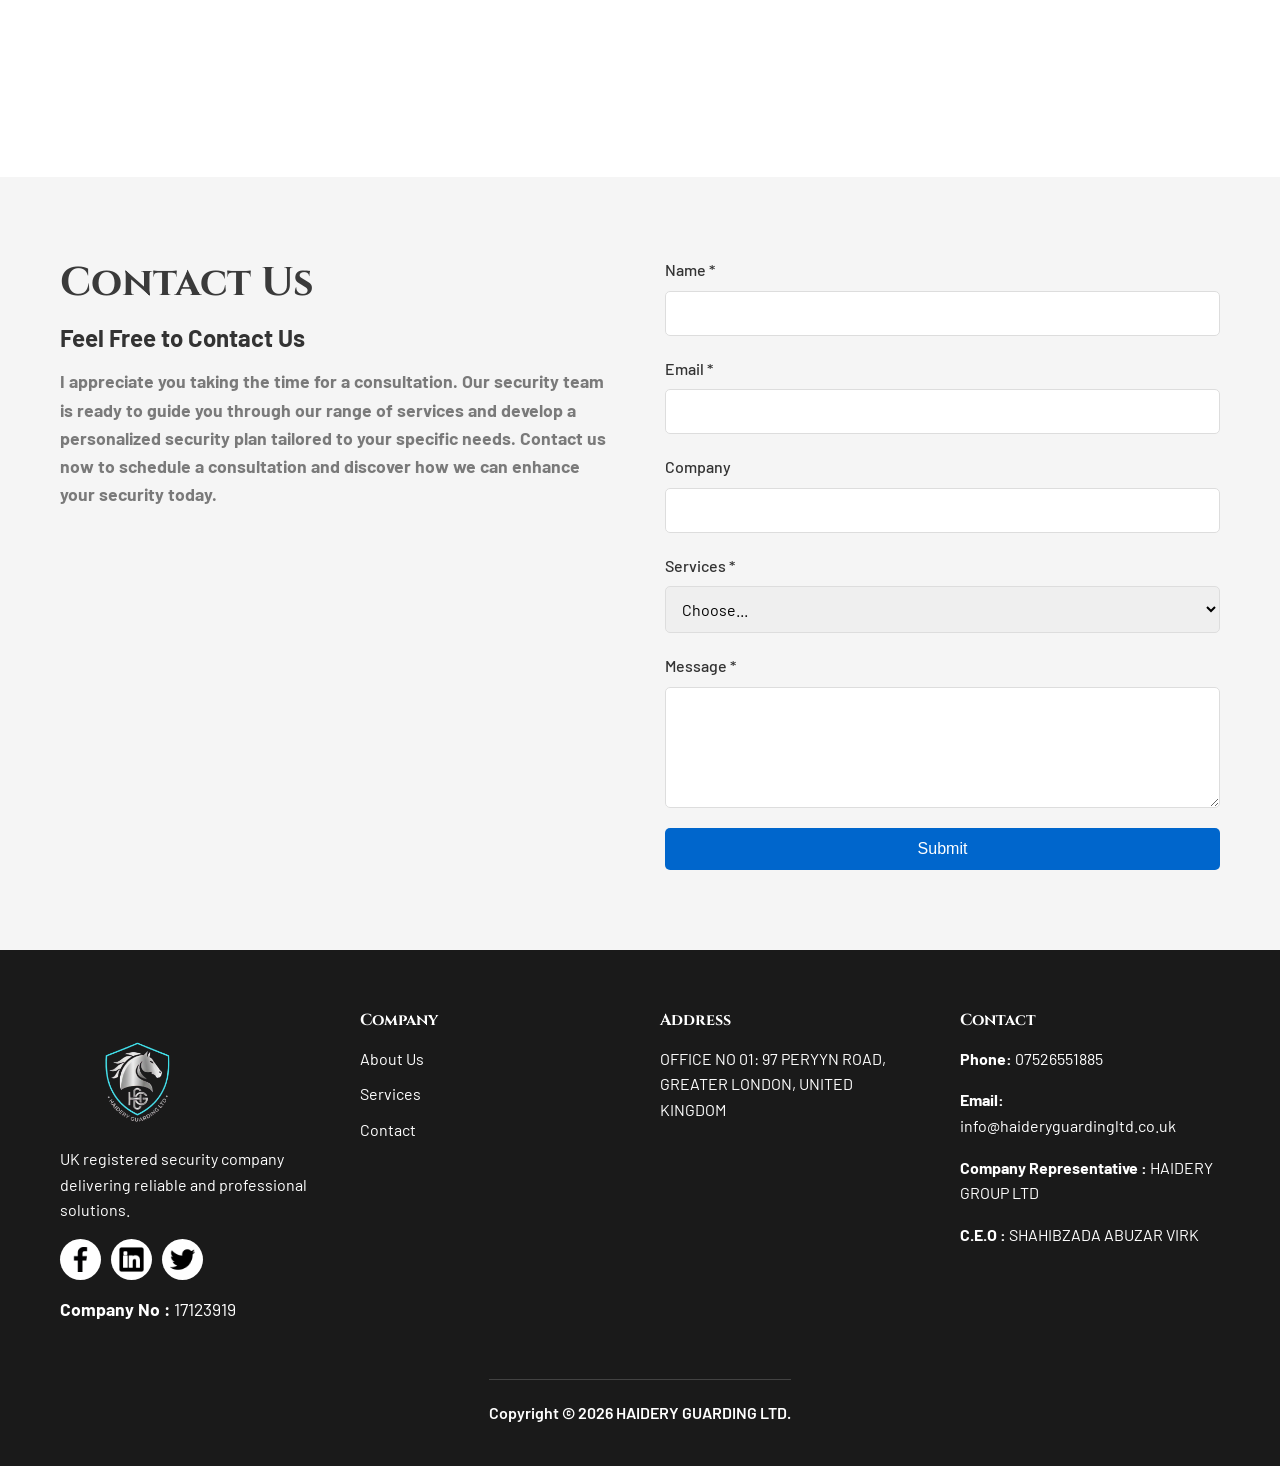
==== commit 66fdce3e: "services commit" ====
--- a/index.html
+++ b/index.html
@@ -81,7 +81,7 @@
             
             <div class="services-grid">
                 <div class="service-card">
-                    <div class="service-icon"><img src="/images/2.jpg" alt=""></div>
+                    <div class="service-icon"><img src="/images/security2.png" alt=""></div>
                     <h3>Static Security Guards</h3>
                     <p>Professional on-site guarding to protect people, property, and access points.</p>
                 </div>
--- a/style.css
+++ b/style.css
@@ -490,8 +490,18 @@
 }
 
 .service-icon {
-    font-size: 3rem;
+    width: 100%;
+    height: 220px;
+    overflow: hidden;
+    border-radius: 10px 10px 0 0;
     margin-bottom: 15px;
+}
+
+.service-icon img {
+    display: block;
+    width: 100%;
+    height: 100%;
+    object-fit: cover;
 }
 
 .service-card h3 {
@@ -862,7 +872,14 @@
         text-align: center;
     }
 
+    .about-image {
+        display: flex;
+        justify-content: center;
+    }
+
     .placeholder-image {
+        width: min(94%, 360px);
+        margin: 0 auto;
         height: 300px;
     }
 
@@ -879,6 +896,16 @@
     .features-grid {
         grid-template-columns: 1fr;
         gap: 20px;
+    }
+
+    .services-grid {
+        justify-items: center;
+    }
+
+    .services-grid .service-card {
+        width: min(92%, 340px);
+        margin-left: auto;
+        margin-right: auto;
     }
 
     .footer-bottom {
@@ -1008,6 +1035,10 @@
         font-size: 2.5rem;
     }
 
+    .service-icon {
+        height: 190px;
+    }
+
     .feature-icon {
         font-size: 2rem;
     }
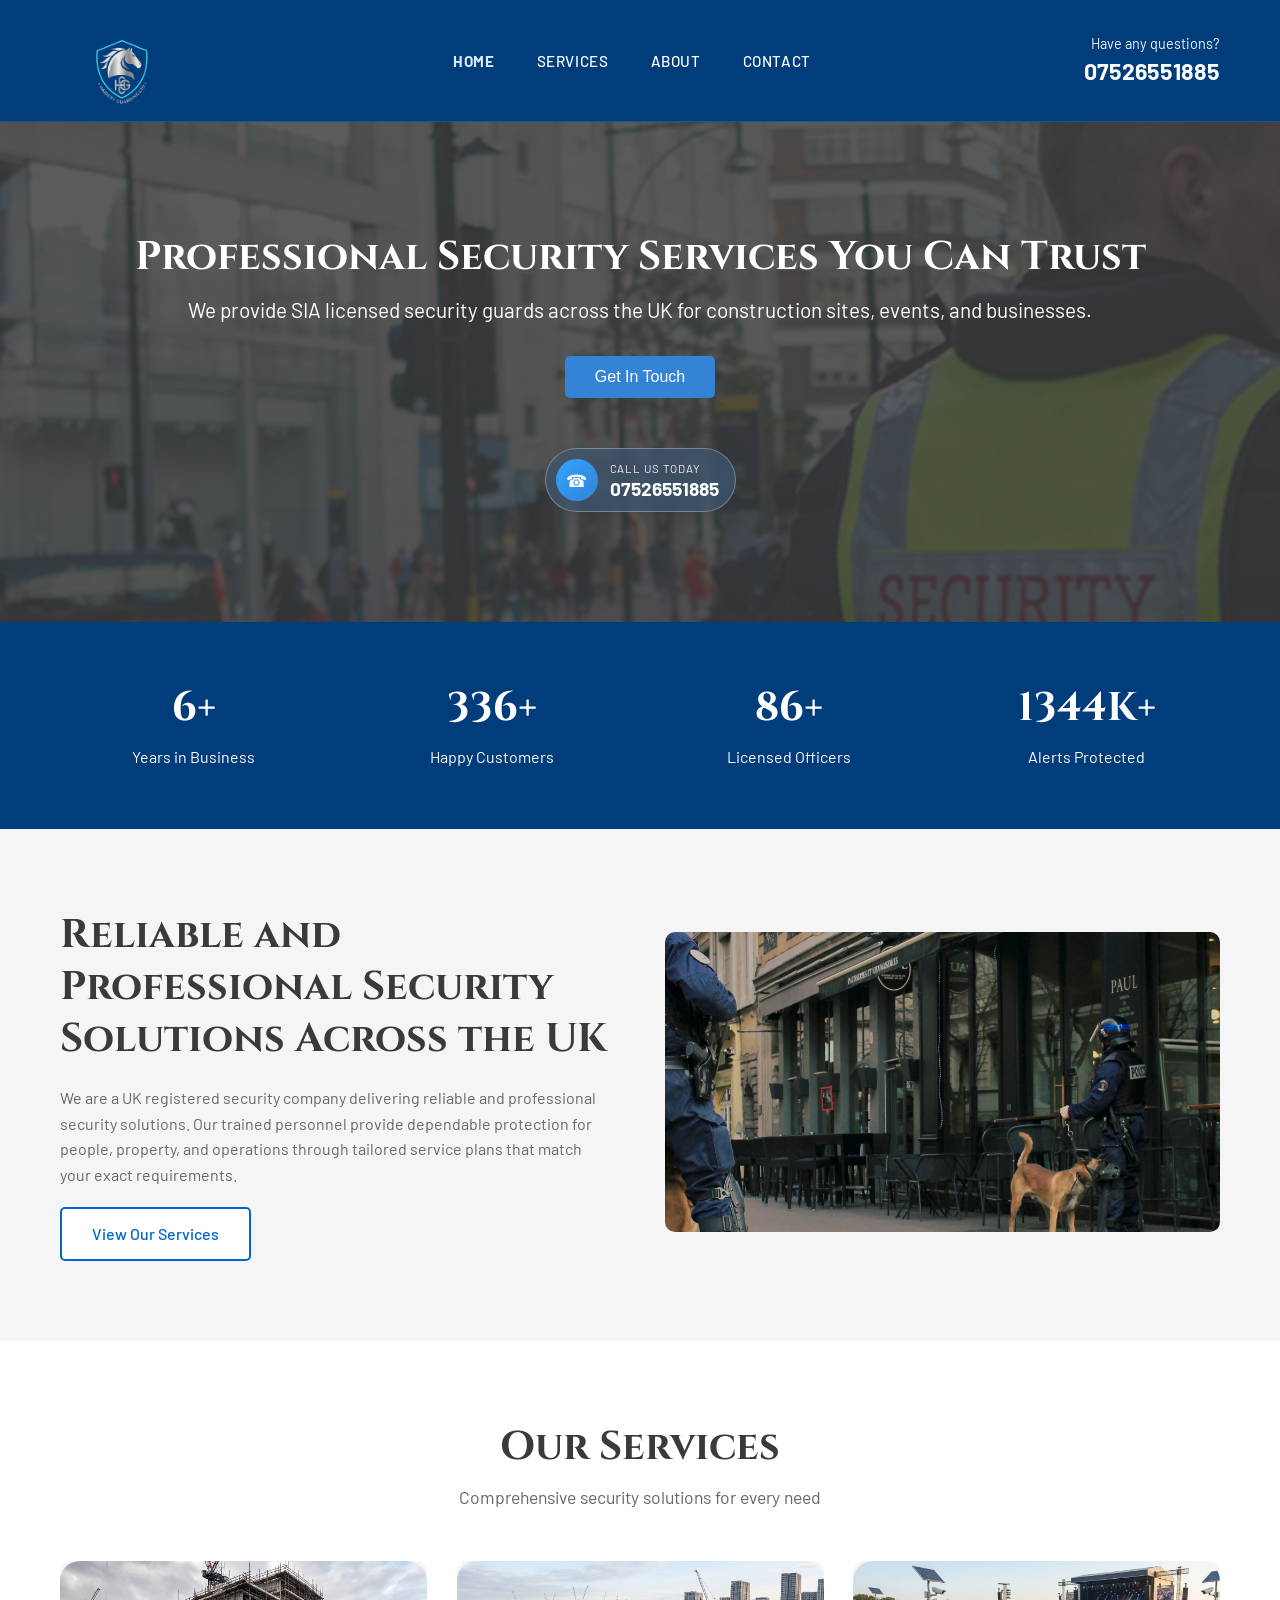
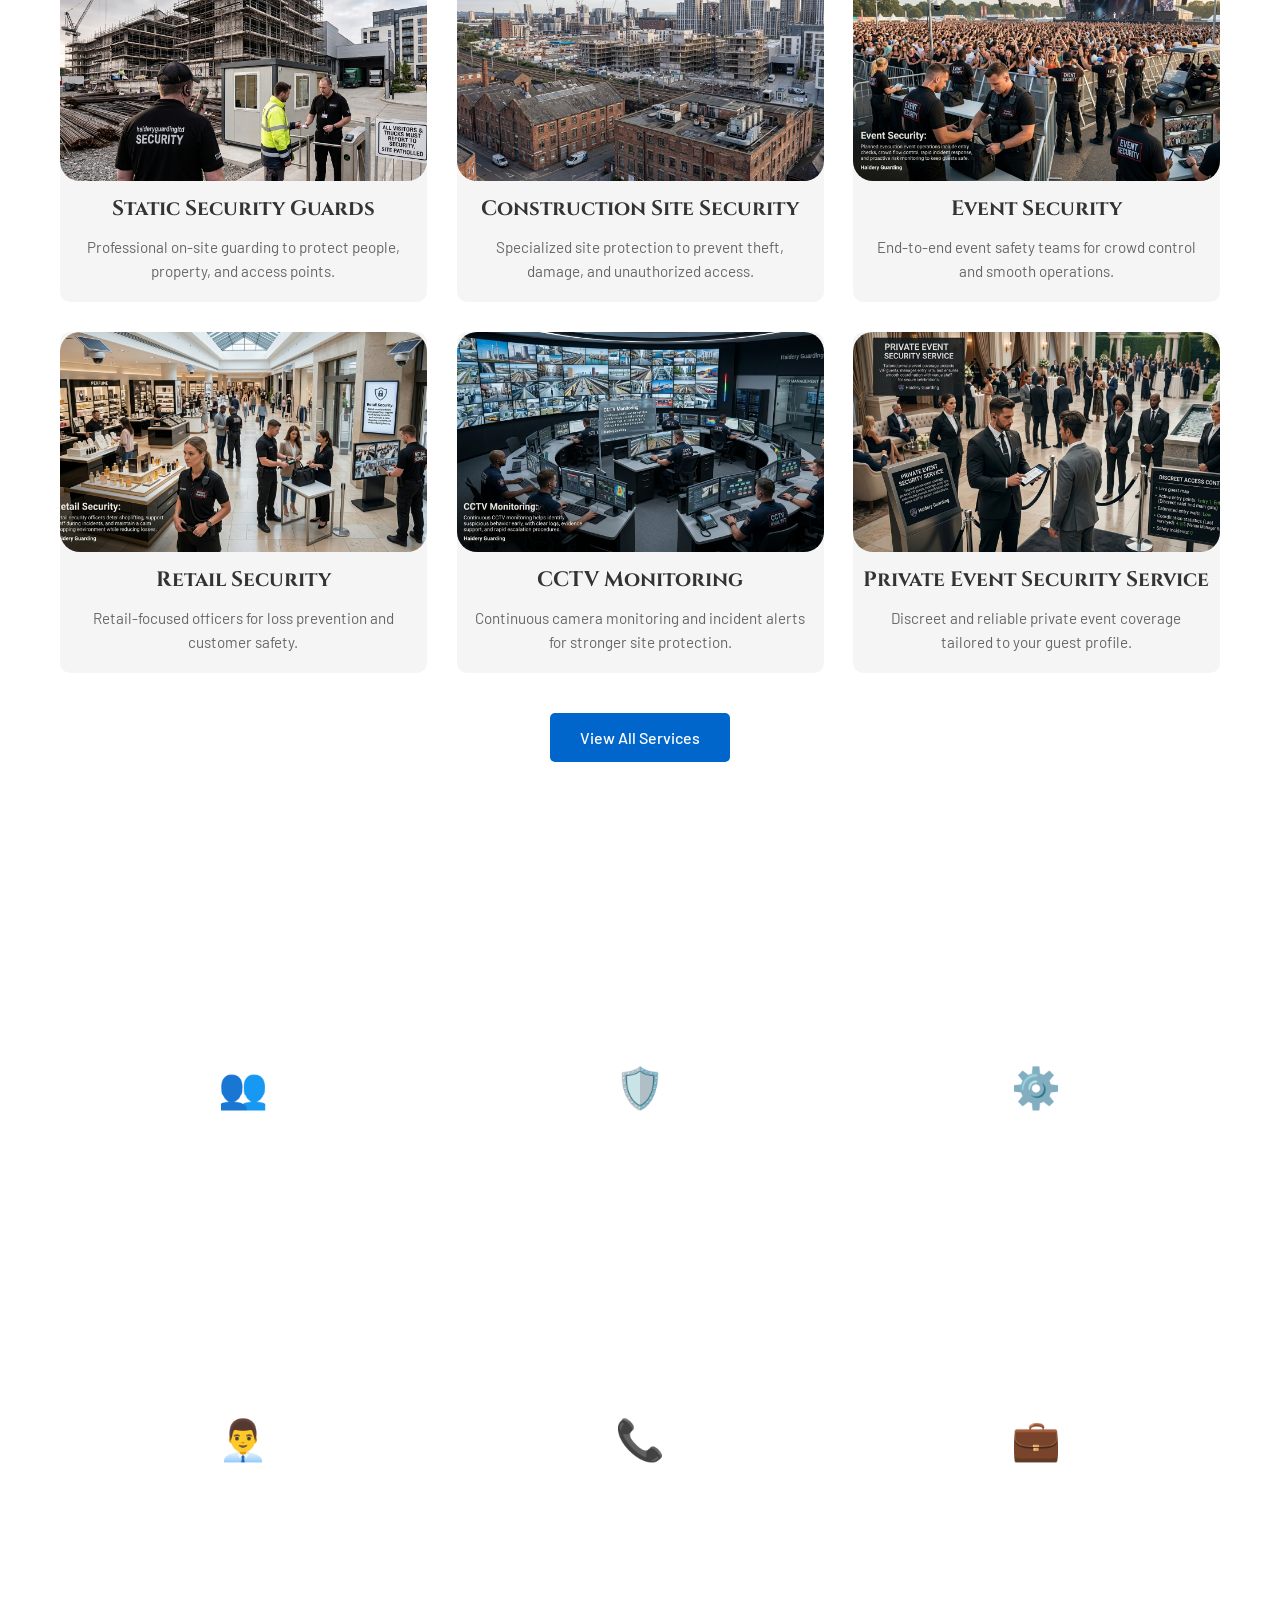
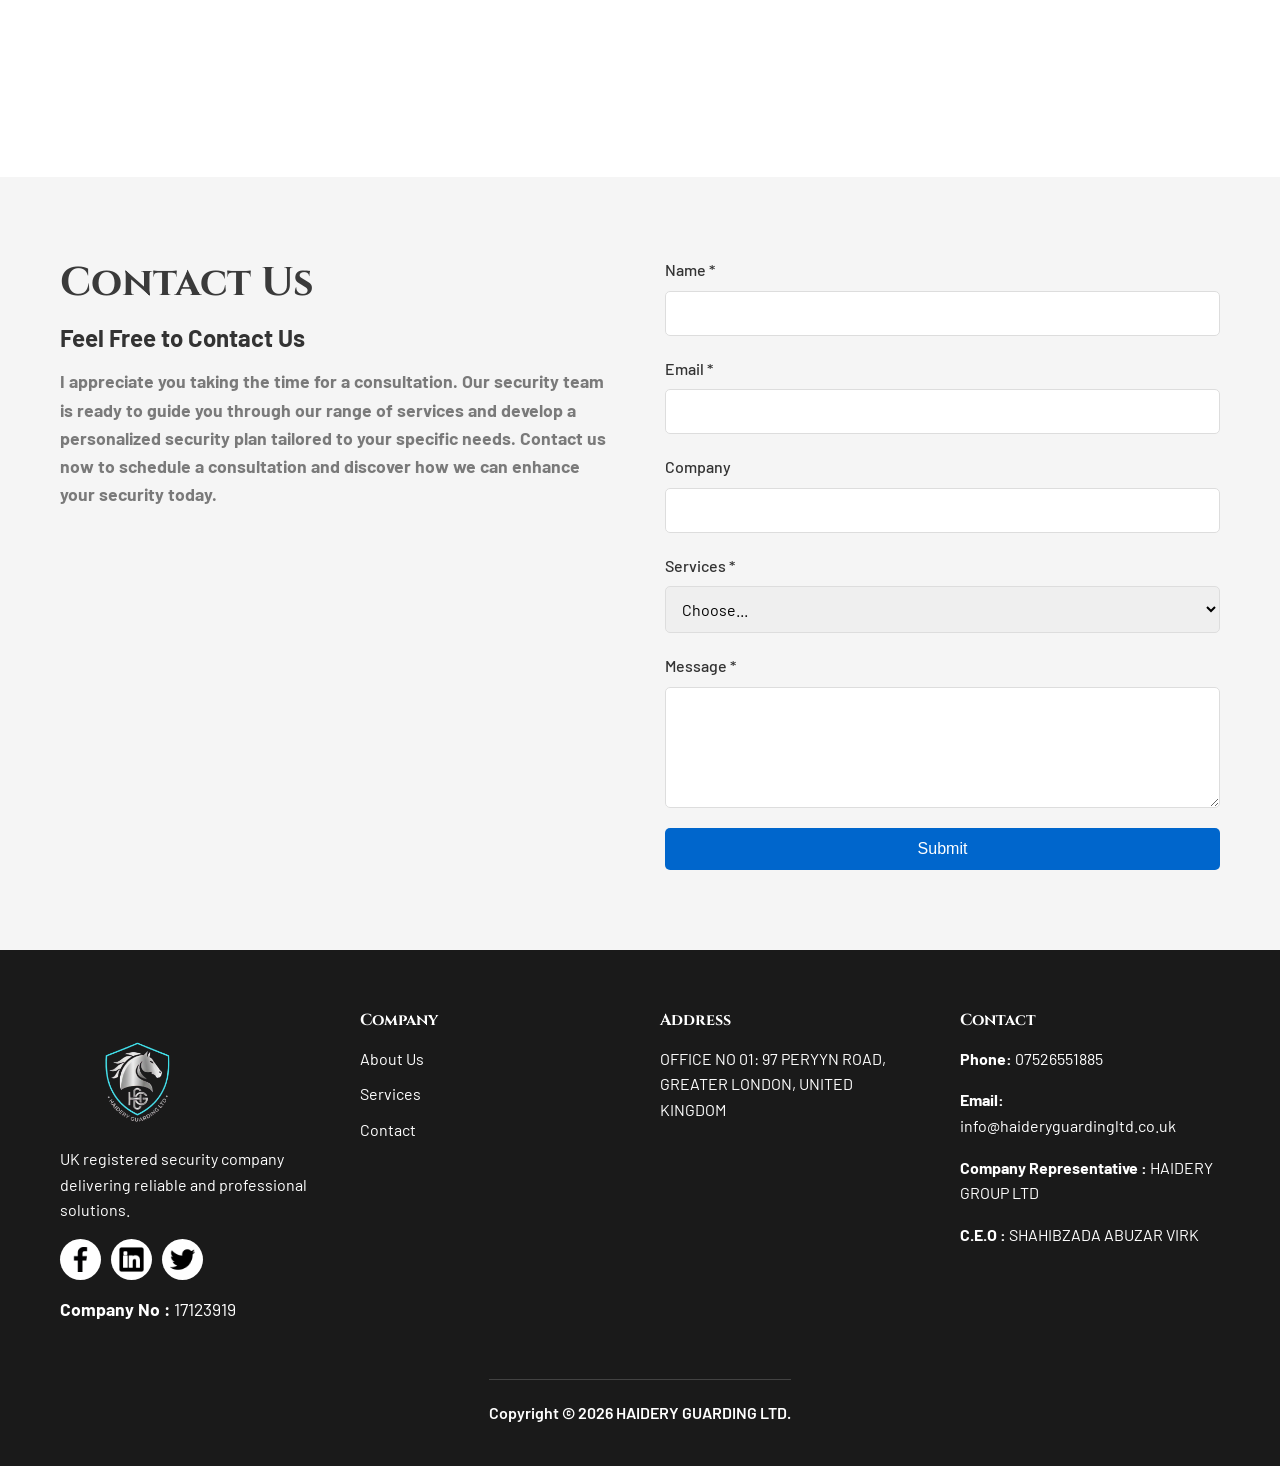
==== commit 41006956: "services commit" ====
--- a/index.html
+++ b/index.html
@@ -87,31 +87,31 @@
                 </div>
                 
                 <div class="service-card">
-                    <div class="service-icon"><img src="/images/security.jpg" alt=""></div>
+                    <div class="service-icon"><img src="/images/Construction Site Security.png" alt=""></div>
                     <h3>Construction Site Security</h3>
                     <p>Specialized site protection to prevent theft, damage, and unauthorized access.</p>
                 </div>
                 
                 <div class="service-card">
-                    <div class="service-icon"><img src="/images/door.jpg" alt=""></div>
+                    <div class="service-icon"><img src="/images/Event Security.png" alt=""></div>
                     <h3>Event Security</h3>
                     <p>End-to-end event safety teams for crowd control and smooth operations.</p>
                 </div>
                 
                 <div class="service-card">
-                    <div class="service-icon"><img src="/images/event.jpg" alt=""></div>
+                    <div class="service-icon"><img src="/images/retail security.png" alt=""></div>
                     <h3>Retail Security</h3>
                     <p>Retail-focused officers for loss prevention and customer safety.</p>
                 </div>
                 
                 <div class="service-card">
-                    <div class="service-icon"><img src="/images/patrol.jpg" alt=""></div>
+                    <div class="service-icon"><img src="/images/cctv.png" alt=""></div>
                     <h3>CCTV Monitoring</h3>
                     <p>Continuous camera monitoring and incident alerts for stronger site protection.</p>
                 </div>
                 
                 <div class="service-card">
-                    <div class="service-icon"><img src="/images/6.jpg" alt=""></div>
+                    <div class="service-icon"><img src="/images/private.png" alt=""></div>
                     <h3>Private Event Security Service</h3>
                     <p>Discreet and reliable private event coverage tailored to your guest profile.</p>
                 </div>
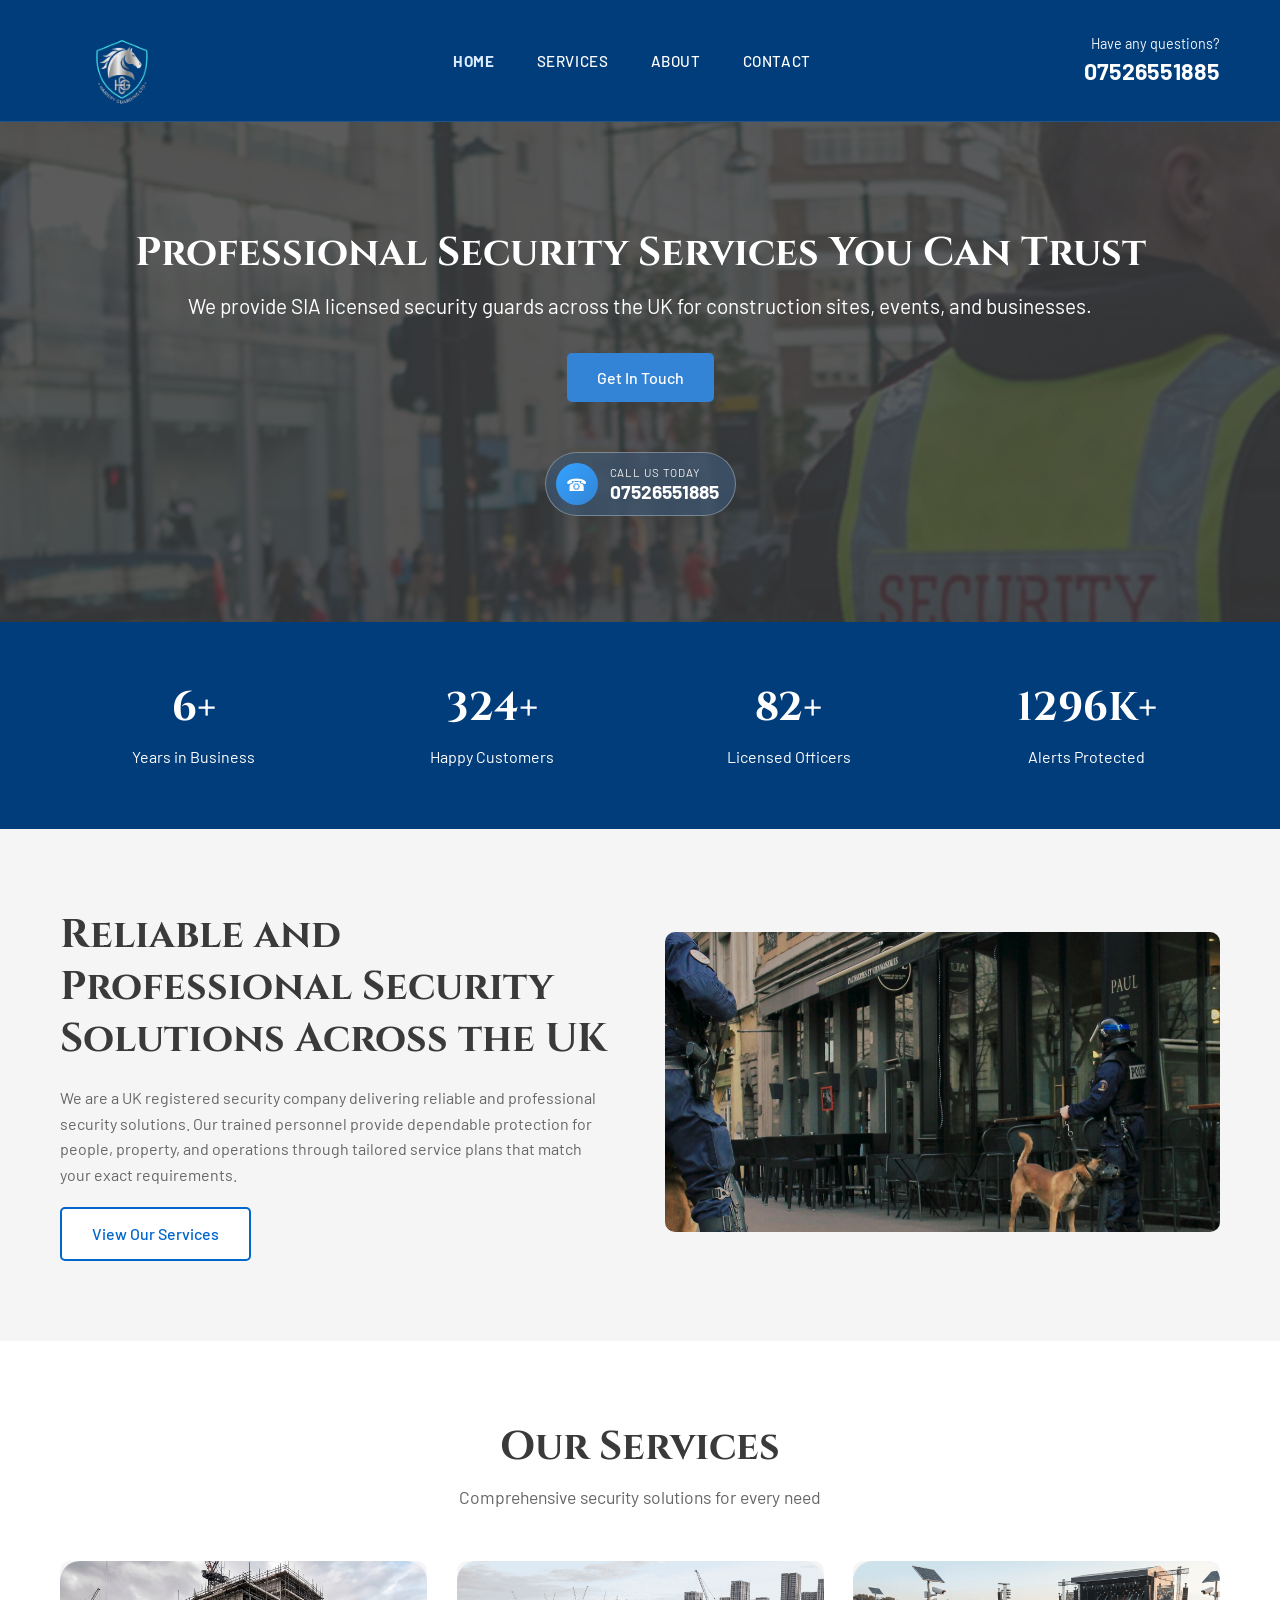
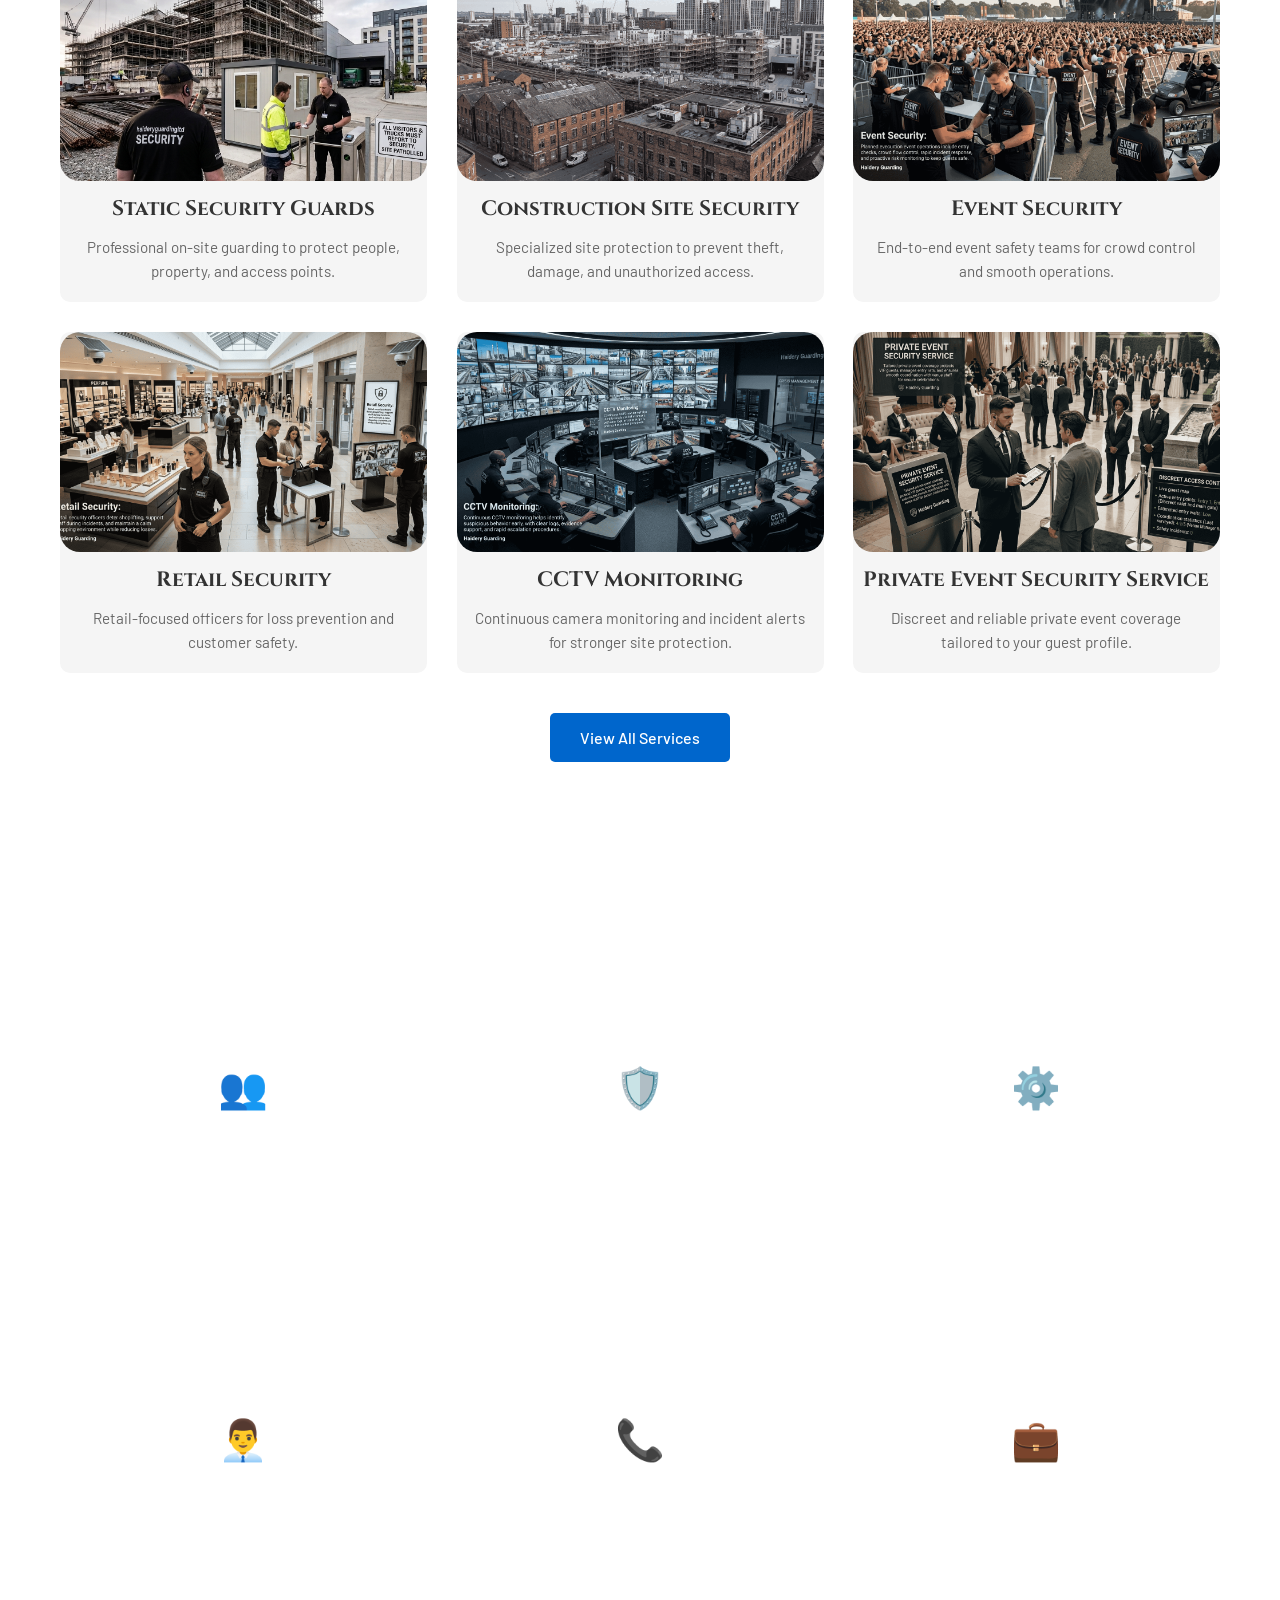
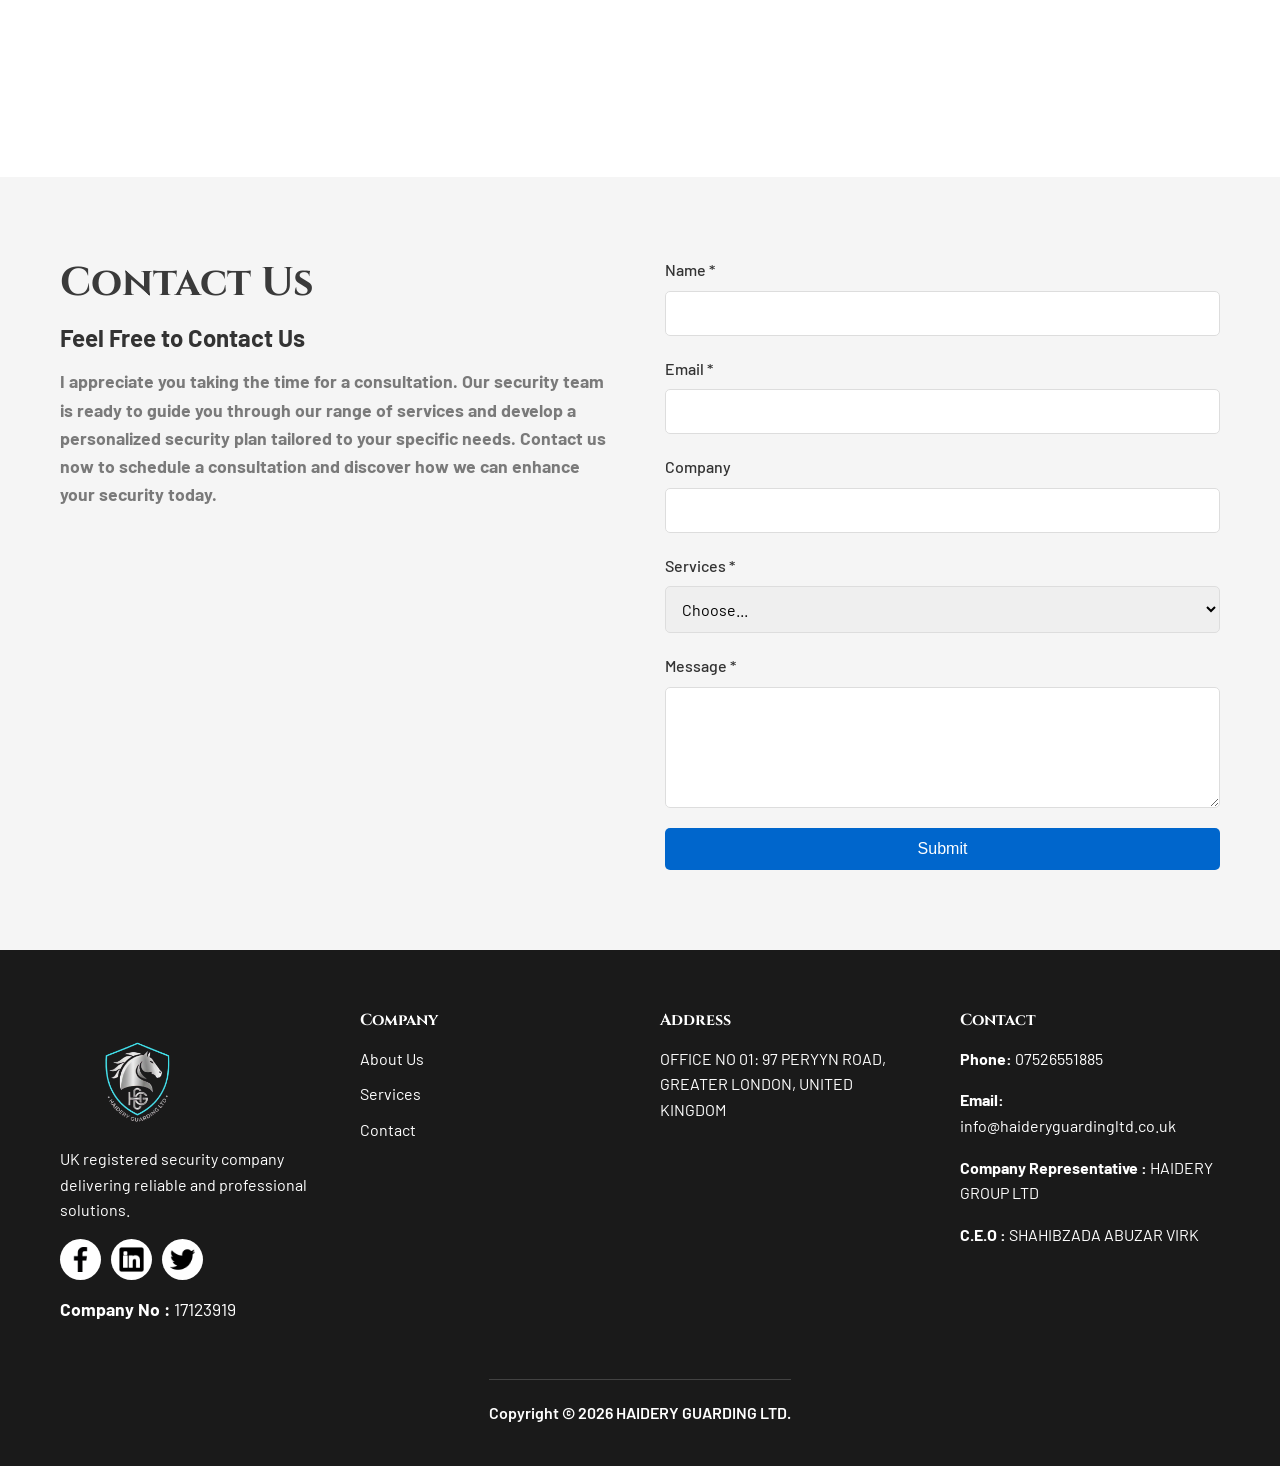
==== commit 6e13b027: "services commit" ====
--- a/index.html
+++ b/index.html
@@ -22,7 +22,7 @@
         <div class="hero-content">
             <h1>Professional Security Services You Can Trust</h1>
             <p>We provide SIA licensed security guards across the UK for construction sites, events, and businesses.</p>
-            <button class="btn btn-primary">Get In Touch</button>
+            <a class="btn btn-primary" href="contact.html">Get In Touch</a>
         </div>
         <div class="hero-contact">
             <span class="phone-icon" aria-hidden="true">&#9742;</span>
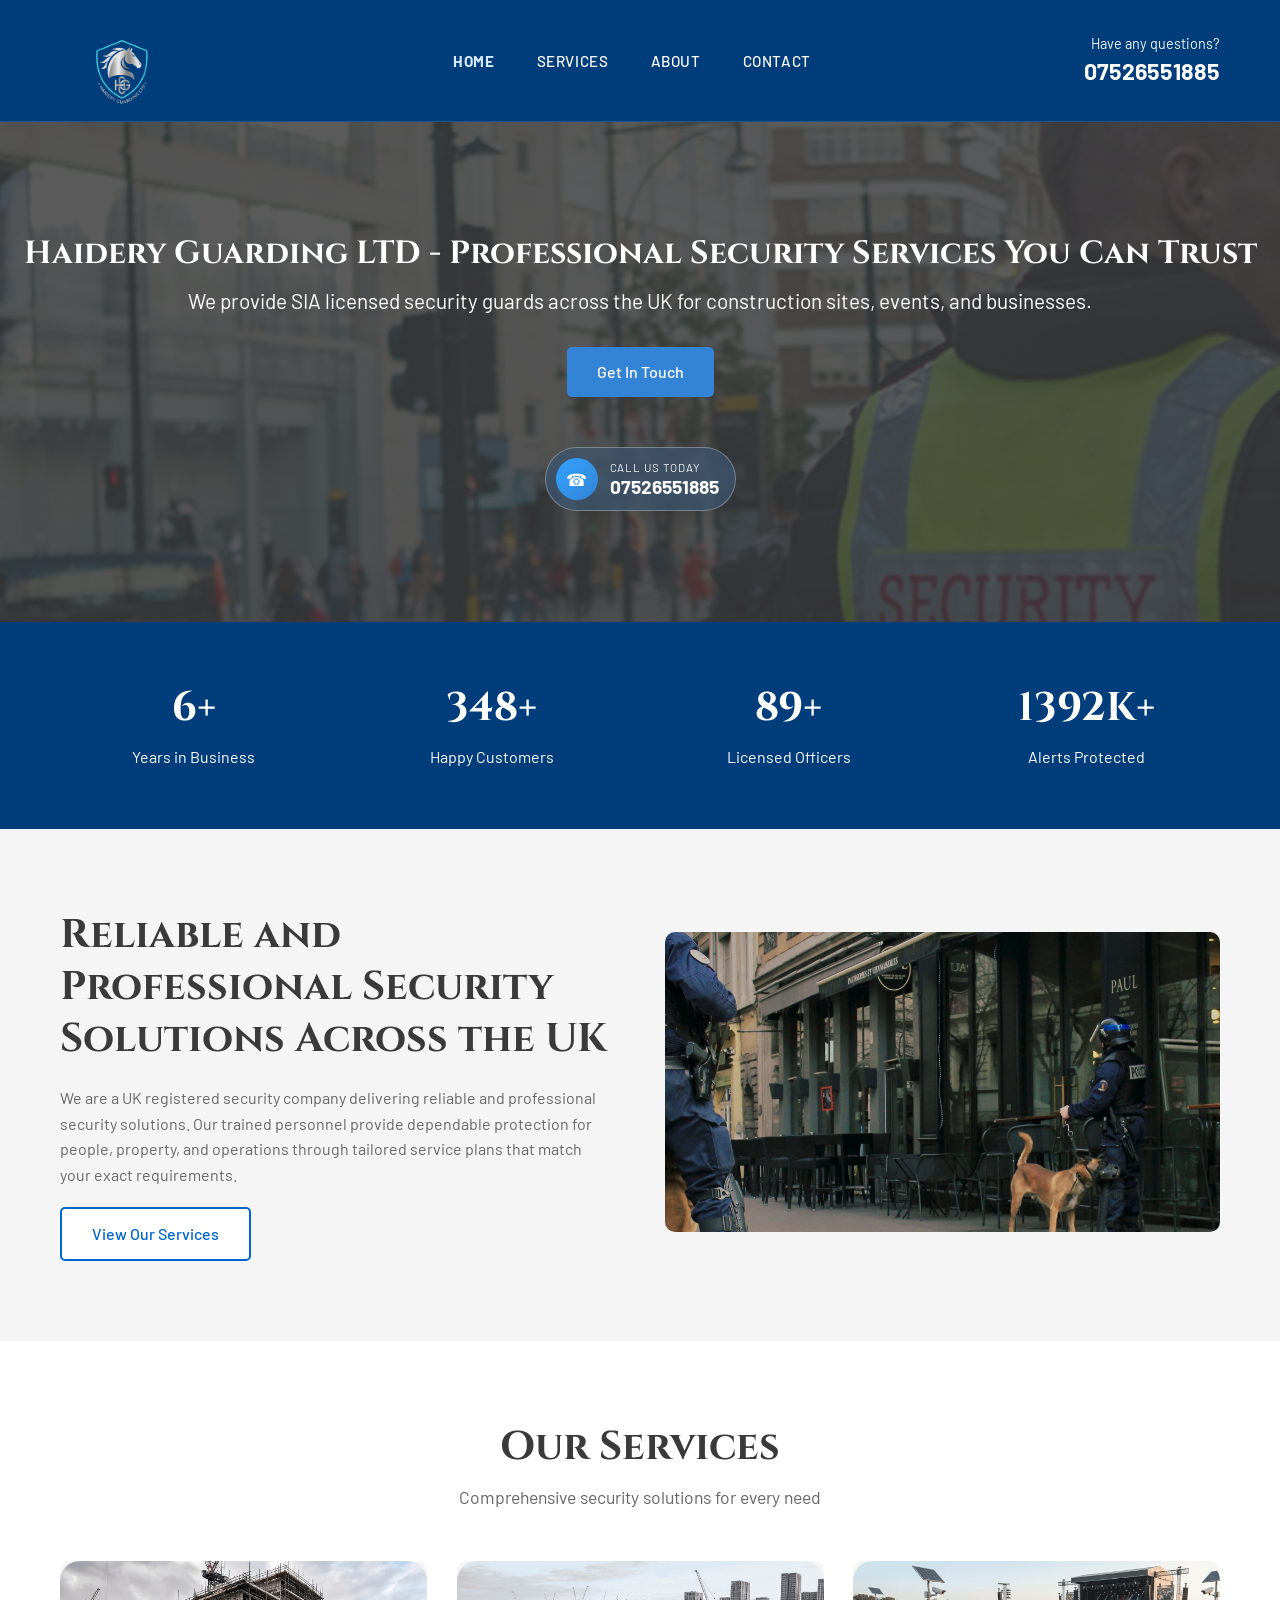
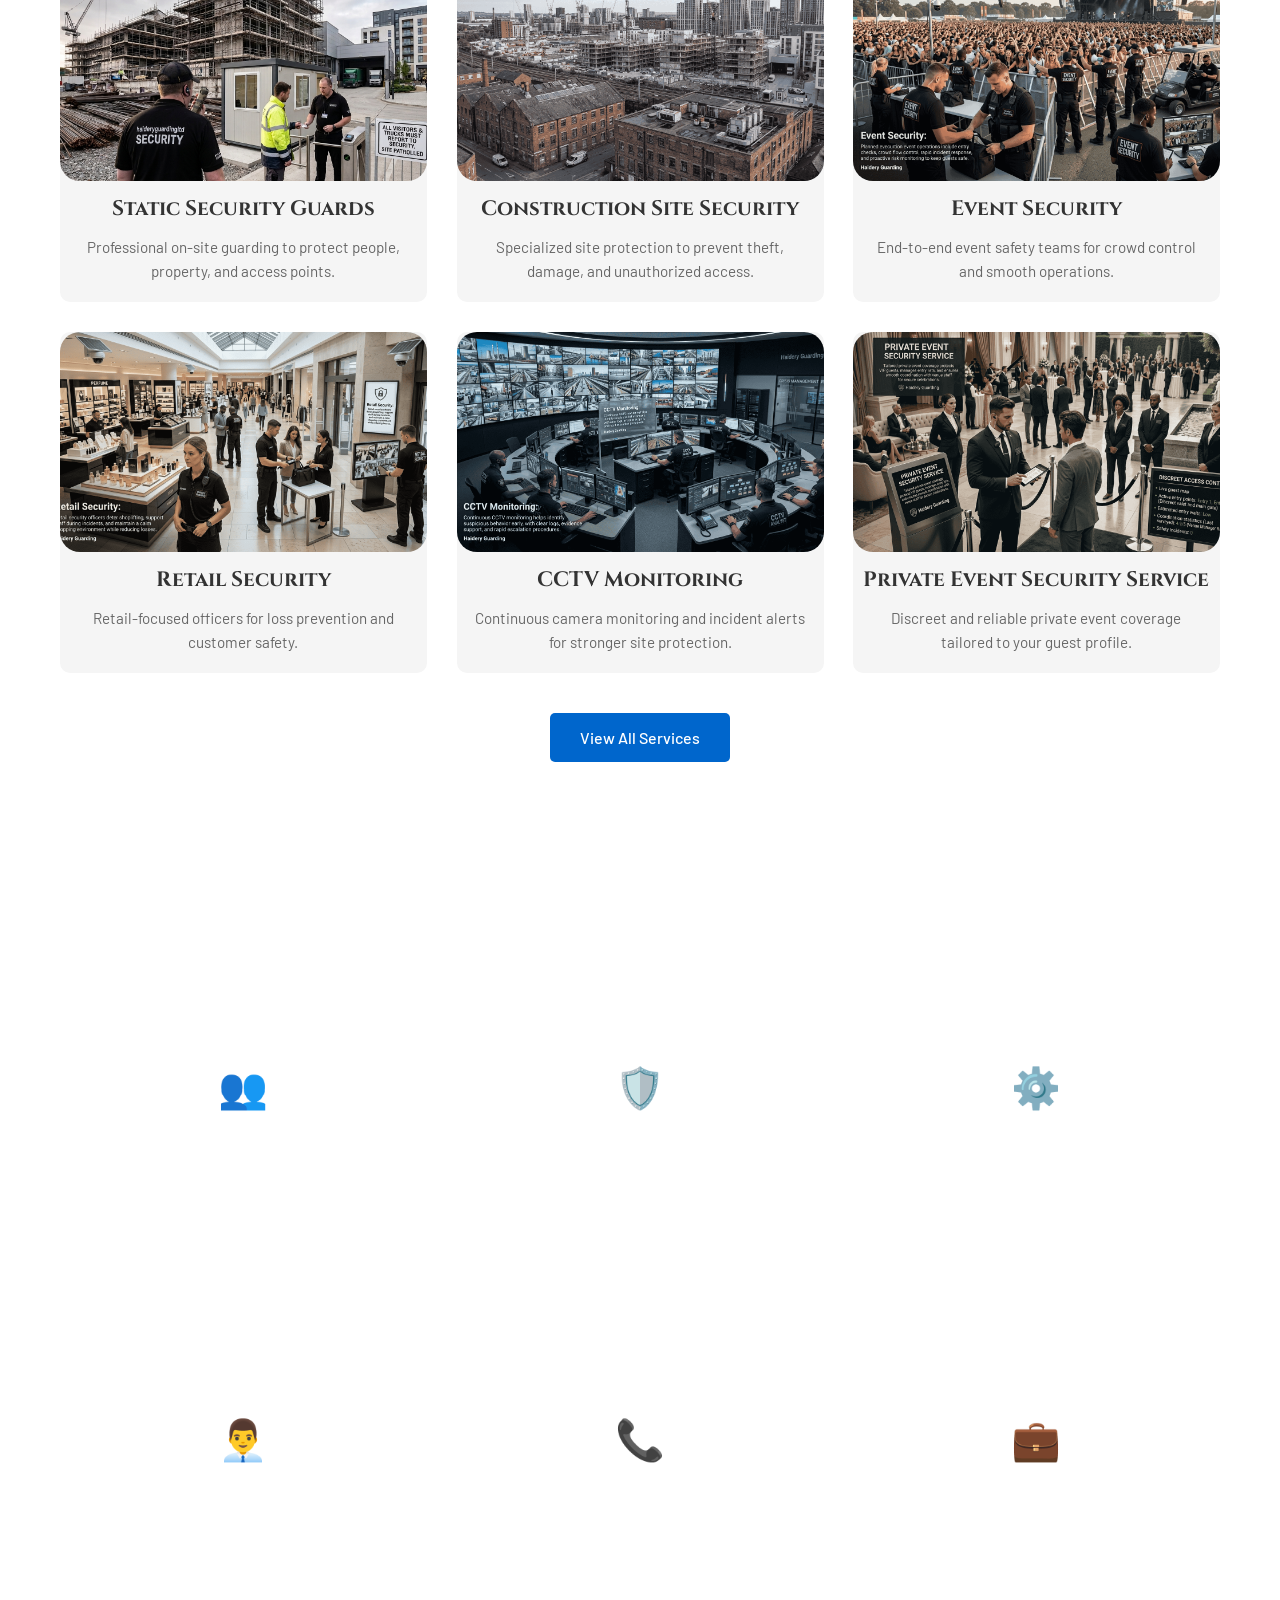
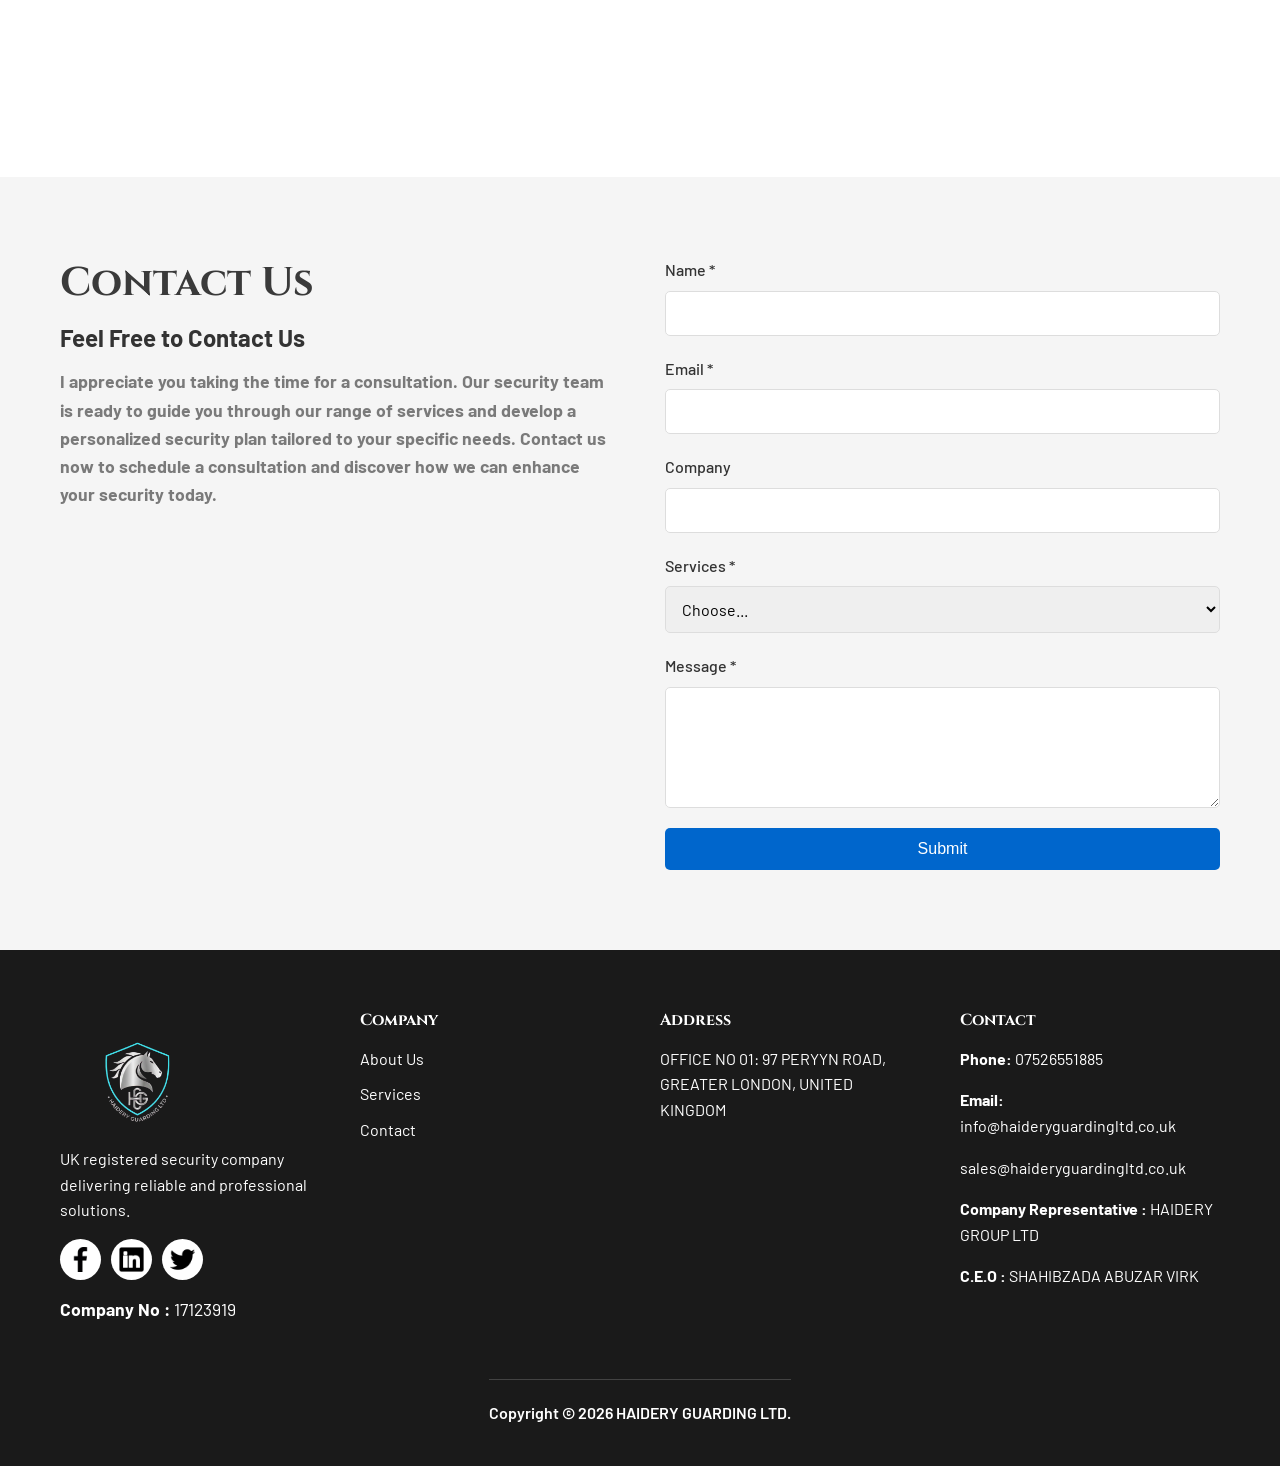
==== commit 18be9a79: "services commit" ====
--- a/index.html
+++ b/index.html
@@ -20,7 +20,7 @@
     <!-- Hero Section -->
     <header id="home" class="hero">
         <div class="hero-content">
-            <h1>Professional Security Services You Can Trust</h1>
+            <h1>Haidery Guarding LTD - Professional Security Services You Can Trust</h1>
             <p>We provide SIA licensed security guards across the UK for construction sites, events, and businesses.</p>
             <a class="btn btn-primary" href="contact.html">Get In Touch</a>
         </div>
--- a/style.css
+++ b/style.css
@@ -295,7 +295,7 @@
 }
 
 .hero-content h1 {
-    font-size: 2.5rem;
+    font-size: 2rem;
     margin-bottom: 10px;
     animation: fade-up 0.7s ease both;
 }
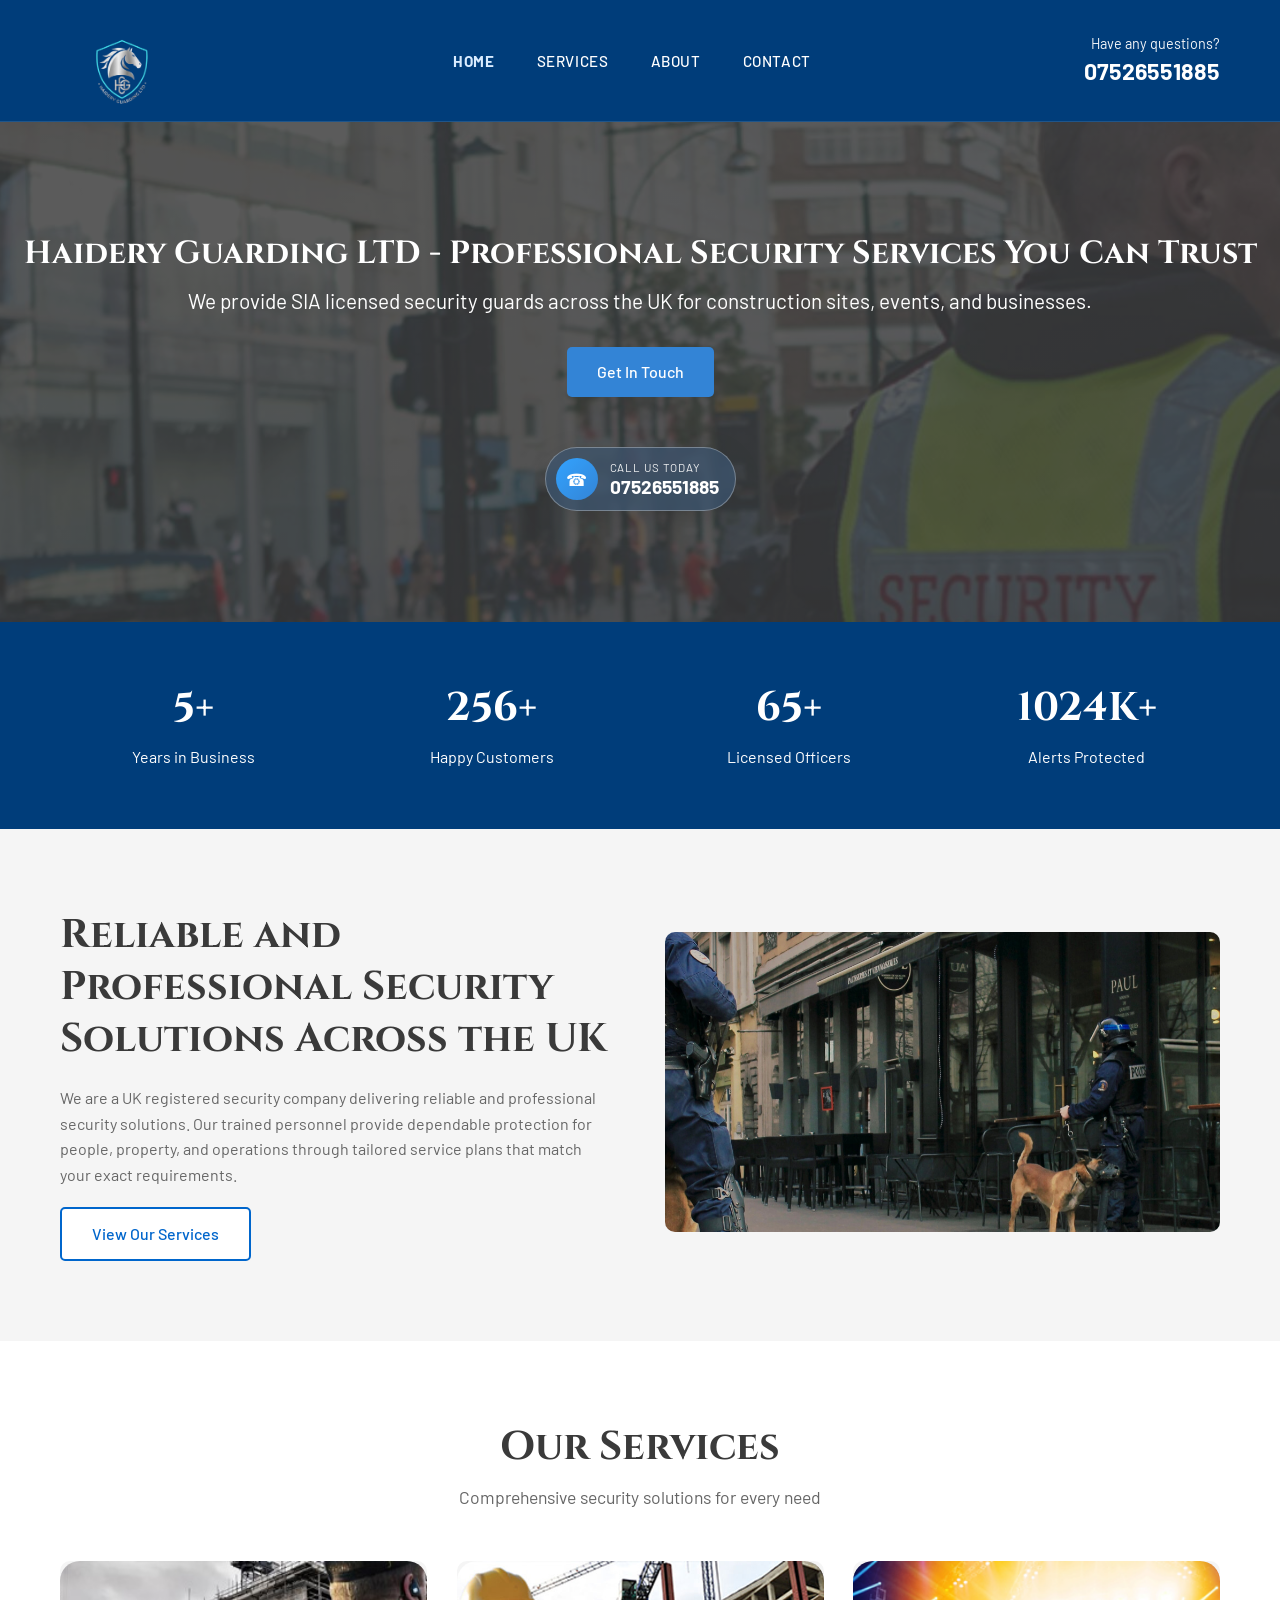
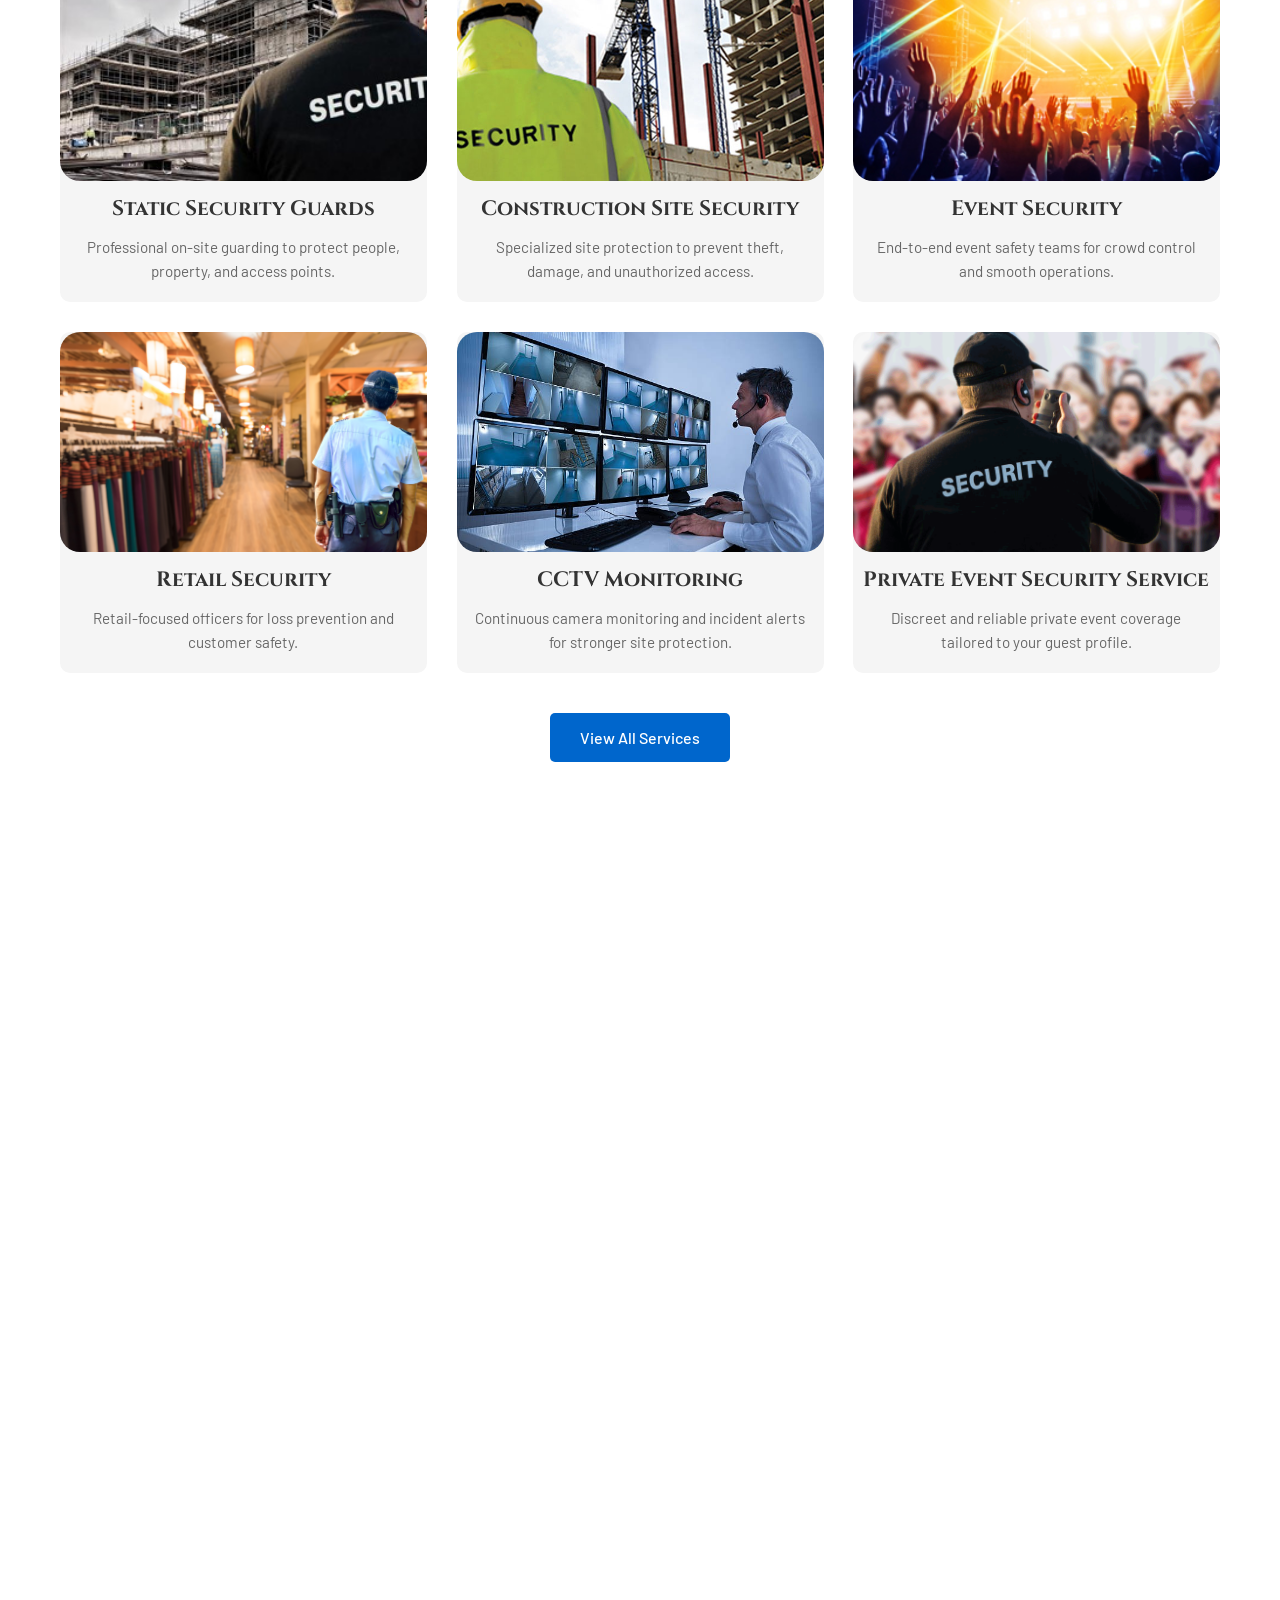
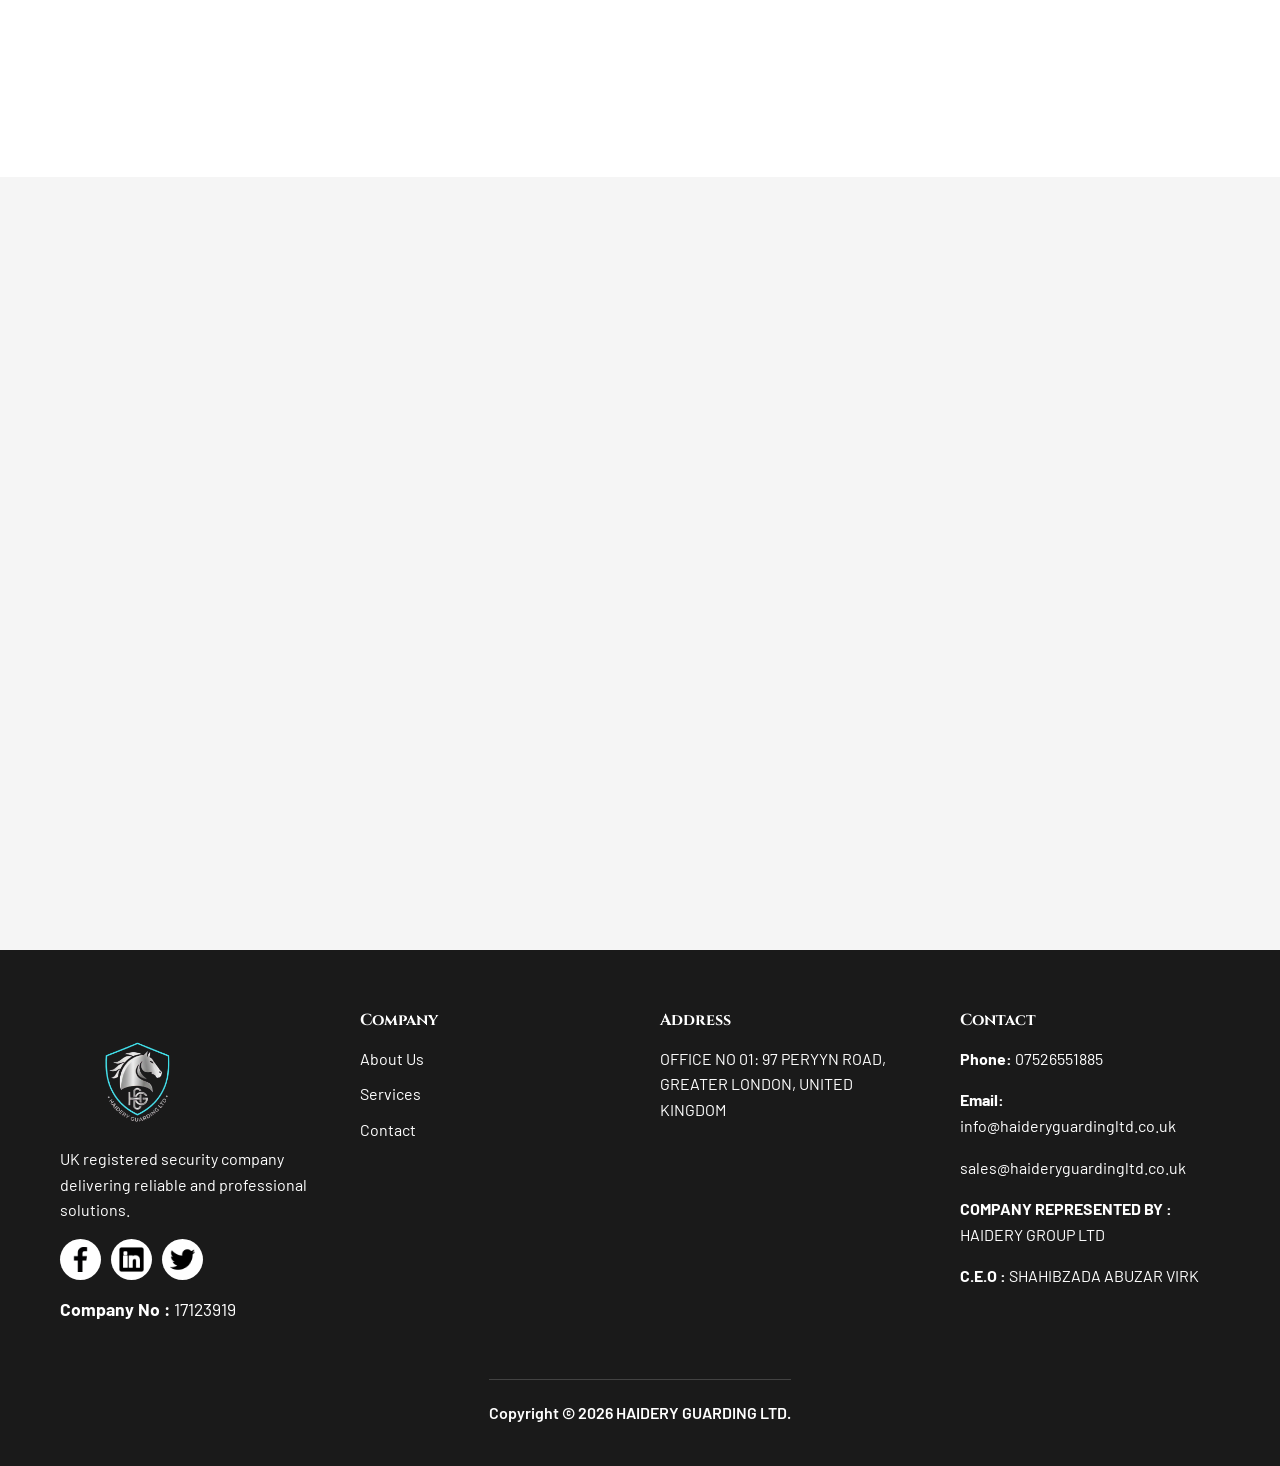
==== commit 58a3cac7: "services commit" ====
--- a/index.html
+++ b/index.html
@@ -81,37 +81,37 @@
             
             <div class="services-grid">
                 <div class="service-card">
-                    <div class="service-icon"><img src="/images/security2.png" alt=""></div>
+                    <div class="service-icon"><img src="/images/security.jpg" alt=""></div>
                     <h3>Static Security Guards</h3>
                     <p>Professional on-site guarding to protect people, property, and access points.</p>
                 </div>
                 
                 <div class="service-card">
-                    <div class="service-icon"><img src="/images/Construction Site Security.png" alt=""></div>
+                    <div class="service-icon"><img src="/images/Construction-Security-banner.jpg" alt=""></div>
                     <h3>Construction Site Security</h3>
                     <p>Specialized site protection to prevent theft, damage, and unauthorized access.</p>
                 </div>
                 
                 <div class="service-card">
-                    <div class="service-icon"><img src="/images/Event Security.png" alt=""></div>
+                    <div class="service-icon"><img src="/images/event.jpg" alt=""></div>
                     <h3>Event Security</h3>
                     <p>End-to-end event safety teams for crowd control and smooth operations.</p>
                 </div>
                 
                 <div class="service-card">
-                    <div class="service-icon"><img src="/images/retail security.png" alt=""></div>
+                    <div class="service-icon"><img src="/images/retail security2.jpeg" alt=""></div>
                     <h3>Retail Security</h3>
                     <p>Retail-focused officers for loss prevention and customer safety.</p>
                 </div>
                 
                 <div class="service-card">
-                    <div class="service-icon"><img src="/images/cctv.png" alt=""></div>
+                    <div class="service-icon"><img src="/images/cctv.jpg" alt=""></div>
                     <h3>CCTV Monitoring</h3>
                     <p>Continuous camera monitoring and incident alerts for stronger site protection.</p>
                 </div>
                 
                 <div class="service-card">
-                    <div class="service-icon"><img src="/images/private.png" alt=""></div>
+                    <div class="service-icon"><img src="/images/Event-Security-Guards.gif" alt=""></div>
                     <h3>Private Event Security Service</h3>
                     <p>Discreet and reliable private event coverage tailored to your guest profile.</p>
                 </div>
